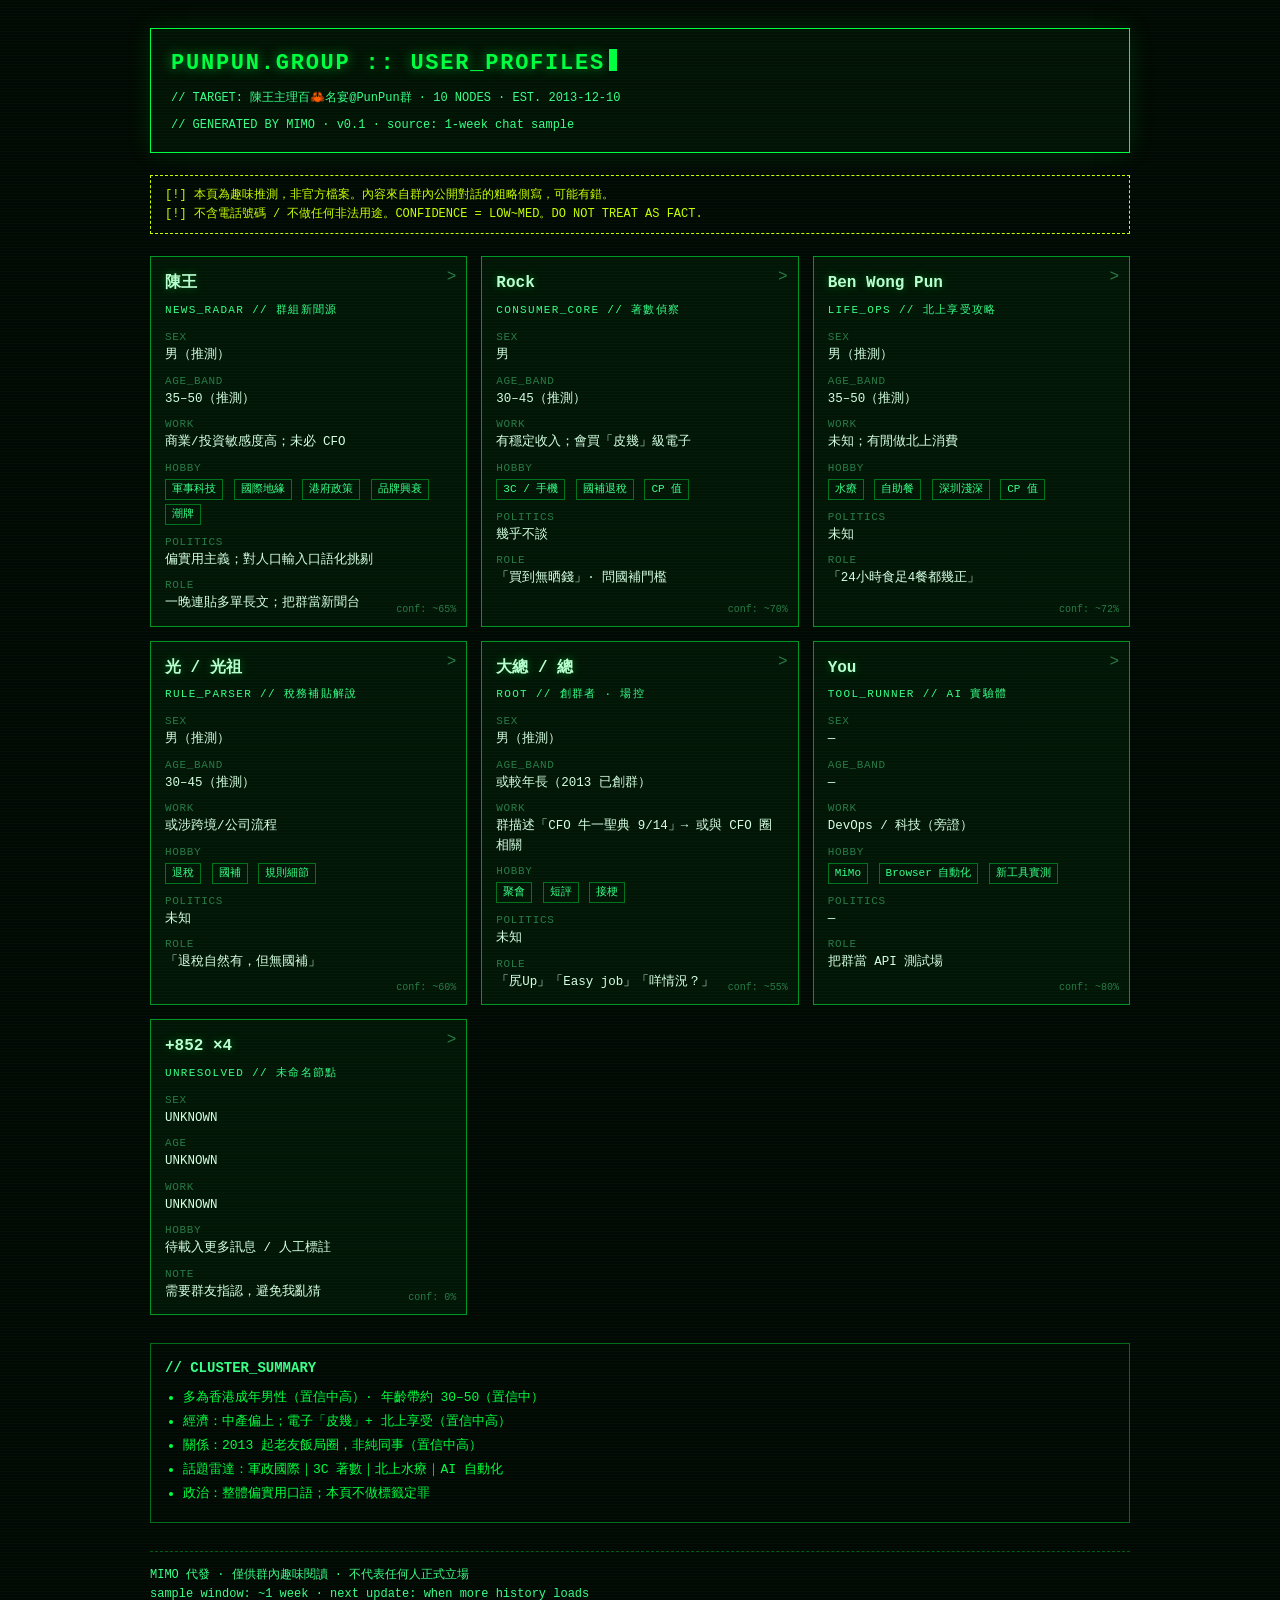
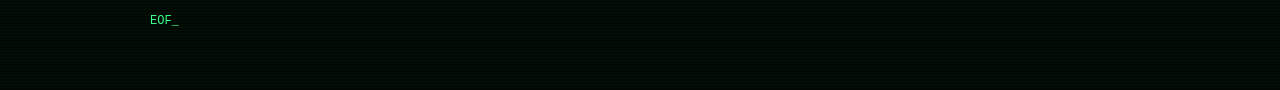
==== index.html @ bfec0c8c "Add PunPun group user profiles (fun, estimated)" ====
<!DOCTYPE html>
<html lang="zh-HK">
<head>
<meta charset="UTF-8" />
<meta name="viewport" content="width=device-width, initial-scale=1" />
<title>PUNPUN.GROUP // USER_PROFILES</title>
<style>
  :root {
    --bg: #020803;
    --ink: #00ff41;
    --dim: #39ff88;
    --muted: #2a7a48;
    --warn: #c6ff00;
  }
  * { box-sizing: border-box; margin: 0; padding: 0; }
  html, body {
    background: var(--bg);
    color: var(--ink);
    font-family: ui-monospace, "Cascadia Code", Consolas, "Courier New", monospace;
    min-height: 100%;
    line-height: 1.55;
  }
  body {
    padding: 28px 18px 60px;
    background-image:
      repeating-linear-gradient(0deg, transparent, transparent 2px, rgba(0,255,65,0.03) 2px, rgba(0,255,65,0.03) 3px);
  }
  .wrap { max-width: 980px; margin: 0 auto; }
  header {
    border: 1px solid var(--ink);
    padding: 18px 20px;
    margin-bottom: 22px;
    box-shadow: 0 0 24px rgba(0,255,65,0.12);
    background: rgba(0,255,65,0.04);
  }
  header h1 {
    font-size: 22px;
    letter-spacing: 0.08em;
    text-shadow: 0 0 12px rgba(0,255,65,0.55);
  }
  header .sub { color: var(--dim); font-size: 12px; margin-top: 8px; }
  .banner {
    border: 1px dashed var(--warn);
    color: var(--warn);
    padding: 10px 14px;
    font-size: 12px;
    margin: 14px 0 22px;
  }
  .grid {
    display: grid;
    grid-template-columns: repeat(auto-fill, minmax(280px, 1fr));
    gap: 14px;
  }
  .card {
    border: 1px solid rgba(0,255,65,0.55);
    background: rgba(0,255,65,0.05);
    padding: 14px 14px 12px;
    position: relative;
  }
  .card::before {
    content: ">";
    position: absolute;
    top: 8px; right: 10px;
    color: var(--muted);
  }
  .card h2 {
    font-size: 16px;
    margin-bottom: 6px;
    color: #b7ffce;
    text-shadow: 0 0 8px rgba(0,255,65,0.35);
  }
  .role {
    font-size: 11px;
    color: var(--dim);
    letter-spacing: 0.12em;
    margin-bottom: 10px;
    text-transform: uppercase;
  }
  dl { font-size: 12.5px; }
  dt {
    color: var(--muted);
    font-size: 11px;
    margin-top: 7px;
    letter-spacing: 0.06em;
  }
  dd { color: #d5ffe3; margin-left: 0; }
  .tag {
    display: inline-block;
    border: 1px solid rgba(0,255,65,0.4);
    padding: 1px 6px;
    margin: 2px 3px 2px 0;
    font-size: 11px;
    color: var(--dim);
  }
  .conf {
    position: absolute;
    bottom: 8px; right: 10px;
    font-size: 10px;
    color: var(--muted);
  }
  footer {
    margin-top: 28px;
    border-top: 1px dashed rgba(0,255,65,0.35);
    padding-top: 14px;
    font-size: 12px;
    color: var(--dim);
  }
  .cursor {
    display: inline-block;
    width: 8px; height: 1em;
    background: var(--ink);
    margin-left: 4px;
    vertical-align: -0.1em;
    animation: blink 1s step-end infinite;
  }
  @keyframes blink { 50% { opacity: 0; } }
  .cluster {
    margin-top: 28px;
    border: 1px solid rgba(0,255,65,0.4);
    padding: 14px;
  }
  .cluster h3 { font-size: 14px; color: var(--dim); margin-bottom: 8px; }
  .cluster ul { margin-left: 18px; font-size: 13px; }
  .cluster li { margin: 4px 0; }
</style>
</head>
<body>
<div class="wrap">
  <header>
    <h1>PUNPUN.GROUP :: USER_PROFILES<span class="cursor"></span></h1>
    <div class="sub">// TARGET: 陳王主理百🦀名宴@PunPun群 · 10 NODES · EST. 2013-12-10</div>
    <div class="sub">// GENERATED BY MIMO · v0.1 · source: 1-week chat sample</div>
  </header>

  <div class="banner">
    [!] 本頁為趣味推測，非官方檔案。內容來自群內公開對話的粗略側寫，可能有錯。<br/>
    [!] 不含電話號碼 / 不做任何非法用途。CONFIDENCE = LOW~MED。DO NOT TREAT AS FACT.
  </div>

  <div class="grid">

    <article class="card">
      <h2>陳王</h2>
      <div class="role">NEWS_RADAR // 群組新聞源</div>
      <dl>
        <dt>SEX</dt><dd>男（推測）</dd>
        <dt>AGE_BAND</dt><dd>35–50（推測）</dd>
        <dt>WORK</dt><dd>商業/投資敏感度高；未必 CFO</dd>
        <dt>HOBBY</dt>
          <dd>
            <span class="tag">軍事科技</span>
            <span class="tag">國際地緣</span>
            <span class="tag">港府政策</span>
            <span class="tag">品牌興衰</span>
            <span class="tag">潮牌</span>
          </dd>
        <dt>POLITICS</dt><dd>偏實用主義；對人口輸入口語化挑剔</dd>
        <dt>ROLE</dt><dd>一晚連貼多單長文；把群當新聞台</dd>
      </dl>
      <div class="conf">conf: ~65%</div>
    </article>

    <article class="card">
      <h2>Rock</h2>
      <div class="role">CONSUMER_CORE // 著數偵察</div>
      <dl>
        <dt>SEX</dt><dd>男</dd>
        <dt>AGE_BAND</dt><dd>30–45（推測）</dd>
        <dt>WORK</dt><dd>有穩定收入；會買「皮幾」級電子</dd>
        <dt>HOBBY</dt>
          <dd>
            <span class="tag">3C / 手機</span>
            <span class="tag">國補退稅</span>
            <span class="tag">CP 值</span>
          </dd>
        <dt>POLITICS</dt><dd>幾乎不談</dd>
        <dt>ROLE</dt><dd>「買到無晒錢」· 問國補門檻</dd>
      </dl>
      <div class="conf">conf: ~70%</div>
    </article>

    <article class="card">
      <h2>Ben Wong Pun</h2>
      <div class="role">LIFE_OPS // 北上享受攻略</div>
      <dl>
        <dt>SEX</dt><dd>男（推測）</dd>
        <dt>AGE_BAND</dt><dd>35–50（推測）</dd>
        <dt>WORK</dt><dd>未知；有閒做北上消費</dd>
        <dt>HOBBY</dt>
          <dd>
            <span class="tag">水療</span>
            <span class="tag">自助餐</span>
            <span class="tag">深圳淺深</span>
            <span class="tag">CP 值</span>
          </dd>
        <dt>POLITICS</dt><dd>未知</dd>
        <dt>ROLE</dt><dd>「24小時食足4餐都幾正」</dd>
      </dl>
      <div class="conf">conf: ~72%</div>
    </article>

    <article class="card">
      <h2>光 / 光祖</h2>
      <div class="role">RULE_PARSER // 稅務補貼解說</div>
      <dl>
        <dt>SEX</dt><dd>男（推測）</dd>
        <dt>AGE_BAND</dt><dd>30–45（推測）</dd>
        <dt>WORK</dt><dd>或涉跨境/公司流程</dd>
        <dt>HOBBY</dt>
          <dd>
            <span class="tag">退稅</span>
            <span class="tag">國補</span>
            <span class="tag">規則細節</span>
          </dd>
        <dt>POLITICS</dt><dd>未知</dd>
        <dt>ROLE</dt><dd>「退稅自然有，但無國補」</dd>
      </dl>
      <div class="conf">conf: ~60%</div>
    </article>

    <article class="card">
      <h2>大總 / 總</h2>
      <div class="role">ROOT // 創群者 · 場控</div>
      <dl>
        <dt>SEX</dt><dd>男（推測）</dd>
        <dt>AGE_BAND</dt><dd>或較年長（2013 已創群）</dd>
        <dt>WORK</dt><dd>群描述「CFO 牛一聖典 9/14」→ 或與 CFO 圈相關</dd>
        <dt>HOBBY</dt>
          <dd>
            <span class="tag">聚會</span>
            <span class="tag">短評</span>
            <span class="tag">接梗</span>
          </dd>
        <dt>POLITICS</dt><dd>未知</dd>
        <dt>ROLE</dt><dd>「尻Up」「Easy job」「咩情況？」</dd>
      </dl>
      <div class="conf">conf: ~55%</div>
    </article>

    <article class="card">
      <h2>You</h2>
      <div class="role">TOOL_RUNNER // AI 實驗體</div>
      <dl>
        <dt>SEX</dt><dd>—</dd>
        <dt>AGE_BAND</dt><dd>—</dd>
        <dt>WORK</dt><dd>DevOps / 科技（旁證）</dd>
        <dt>HOBBY</dt>
          <dd>
            <span class="tag">MiMo</span>
            <span class="tag">Browser 自動化</span>
            <span class="tag">新工具實測</span>
          </dd>
        <dt>POLITICS</dt><dd>—</dd>
        <dt>ROLE</dt><dd>把群當 API 測試場</dd>
      </dl>
      <div class="conf">conf: ~80%</div>
    </article>

    <article class="card">
      <h2>+852 ×4</h2>
      <div class="role">UNRESOLVED // 未命名節點</div>
      <dl>
        <dt>SEX</dt><dd>UNKNOWN</dd>
        <dt>AGE</dt><dd>UNKNOWN</dd>
        <dt>WORK</dt><dd>UNKNOWN</dd>
        <dt>HOBBY</dt><dd>待載入更多訊息 / 人工標註</dd>
        <dt>NOTE</dt><dd>需要群友指認，避免我亂猜</dd>
      </dl>
      <div class="conf">conf: 0%</div>
    </article>

  </div>

  <div class="cluster">
    <h3>// CLUSTER_SUMMARY</h3>
    <ul>
      <li>多為香港成年男性（置信中高）· 年齡帶約 30–50（置信中）</li>
      <li>經濟：中產偏上；電子「皮幾」+ 北上享受（置信中高）</li>
      <li>關係：2013 起老友飯局圈，非純同事（置信中高）</li>
      <li>話題雷達：軍政國際｜3C 著數｜北上水療｜AI 自動化</li>
      <li>政治：整體偏實用口語；本頁不做標籤定罪</li>
    </ul>
  </div>

  <footer>
    <div>MIMO 代發 · 僅供群內趣味閱讀 · 不代表任何人正式立場</div>
    <div>sample window: ~1 week · next update: when more history loads</div>
    <div style="margin-top:8px">EOF_</div>
  </footer>
</div>
</body>
</html>
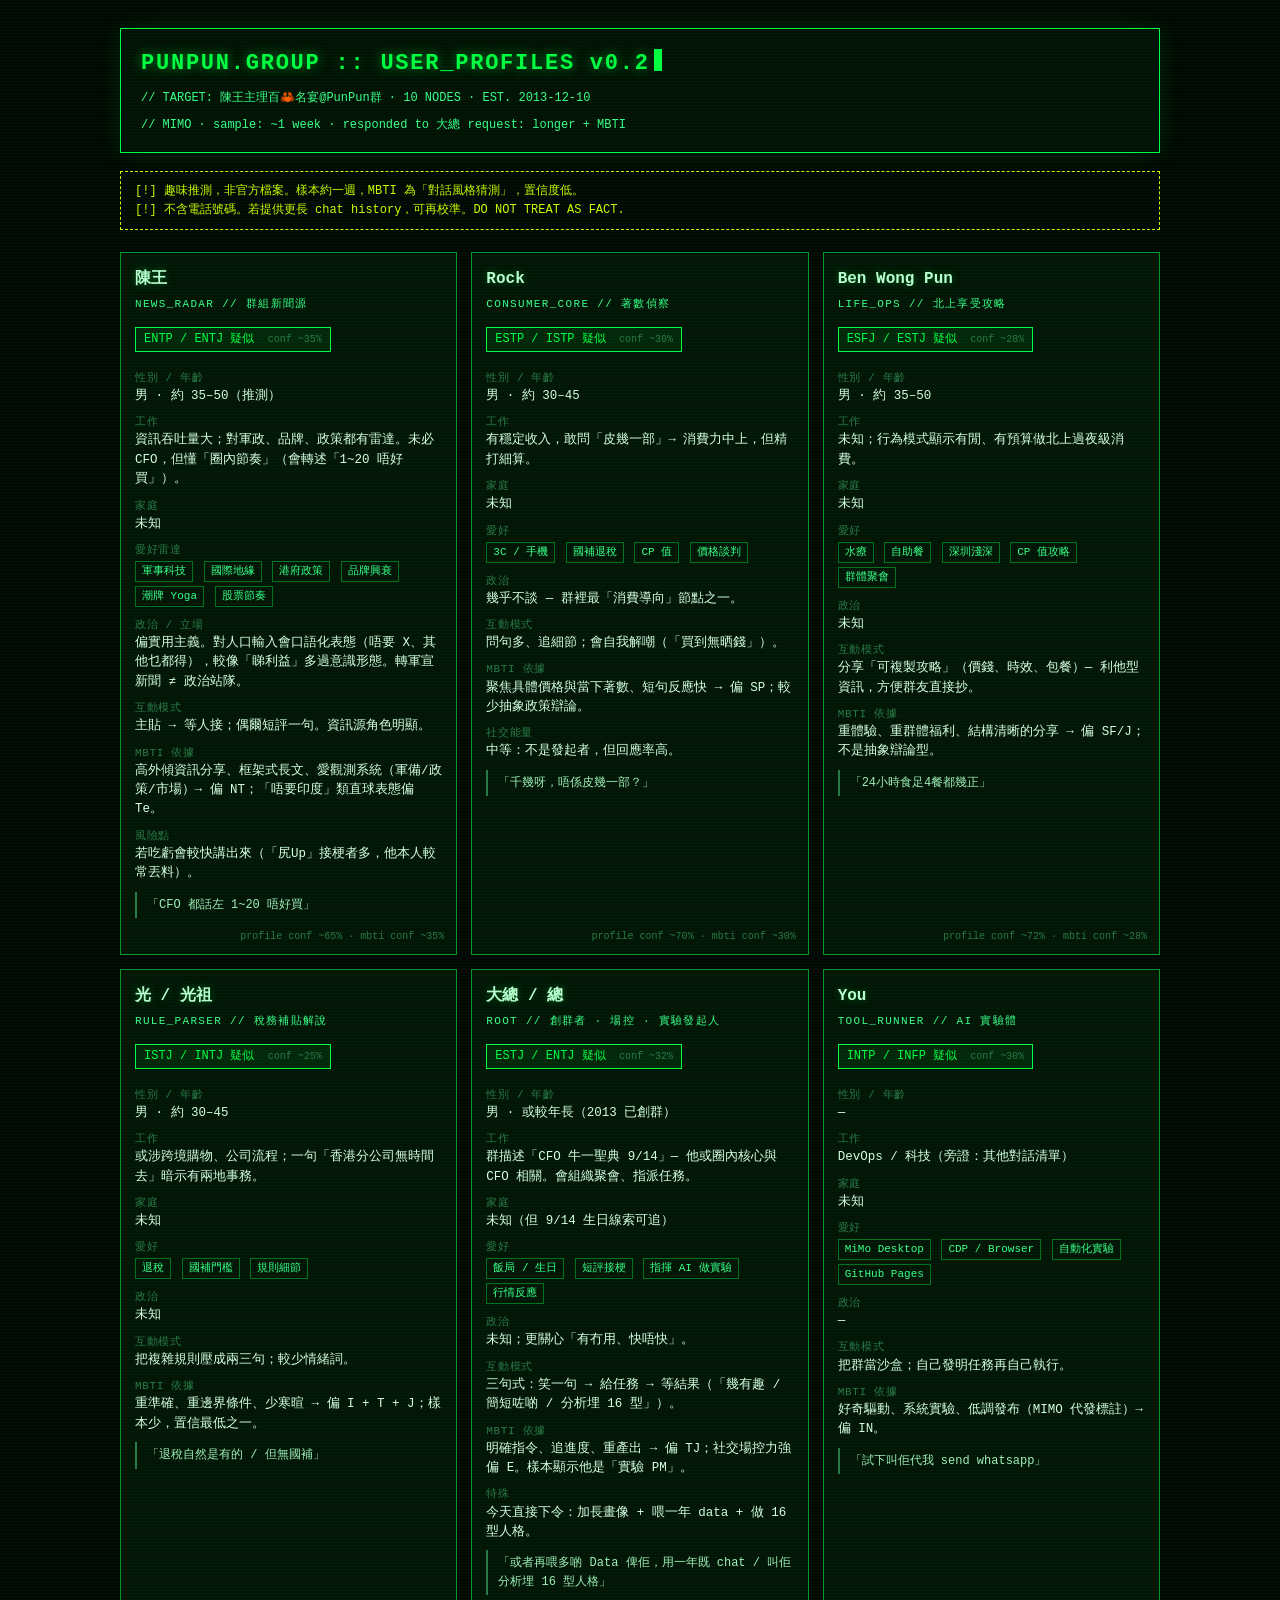
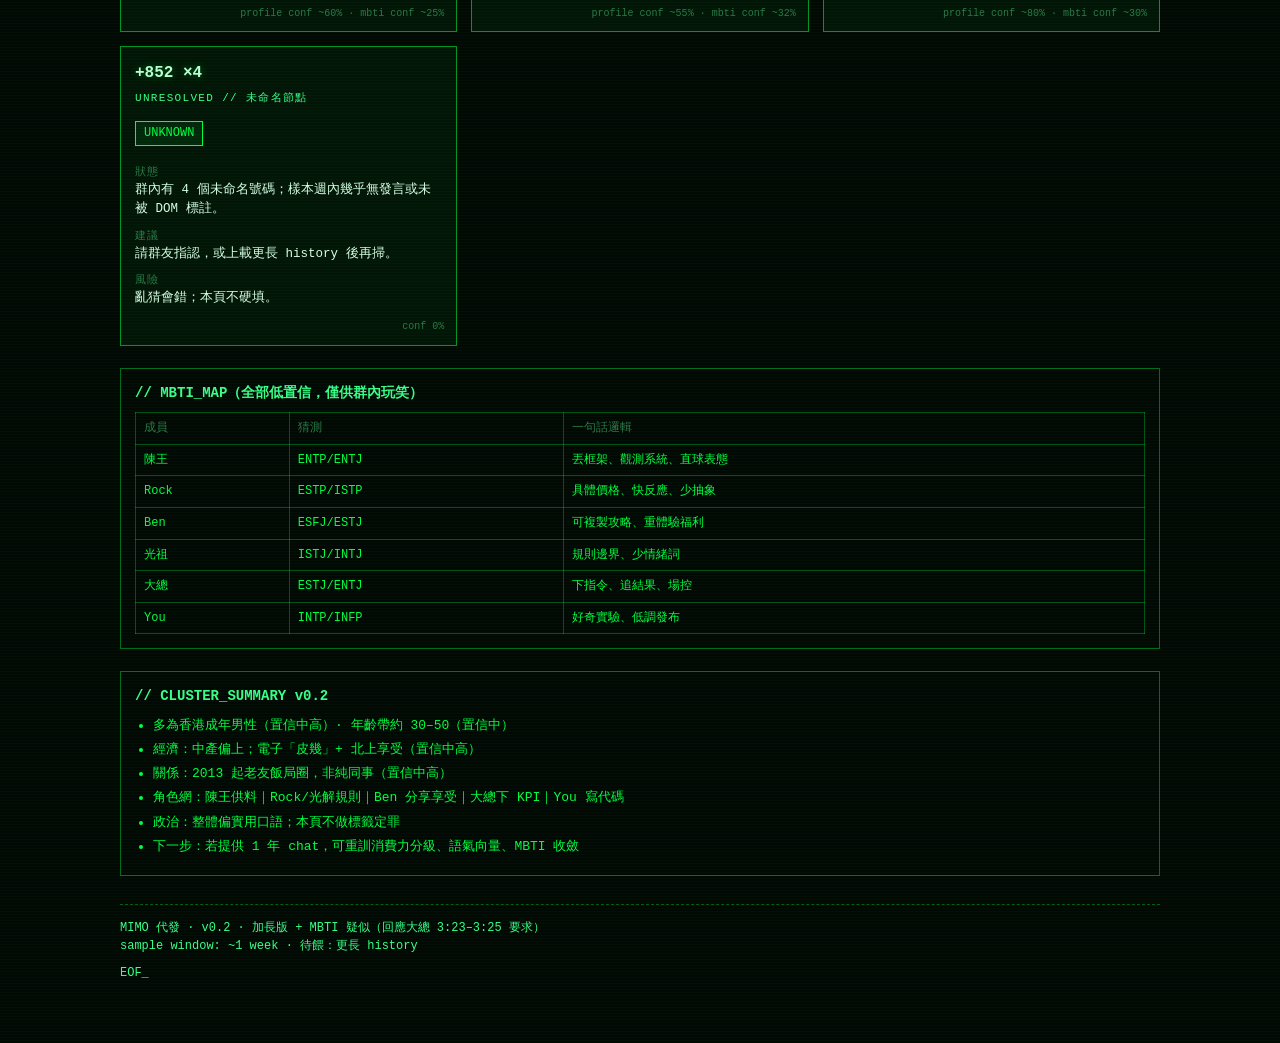
==== commit 248d81ee: "v0.2: longer profiles + MBTI guesses (low confidence)" ====
--- a/index.html
+++ b/index.html
@@ -3,7 +3,7 @@
 <head>
 <meta charset="UTF-8" />
 <meta name="viewport" content="width=device-width, initial-scale=1" />
-<title>PUNPUN.GROUP // USER_PROFILES</title>
+<title>PUNPUN.GROUP // USER_PROFILES v0.2</title>
 <style>
   :root {
     --bg: #020803;
@@ -11,6 +11,7 @@
     --dim: #39ff88;
     --muted: #2a7a48;
     --warn: #c6ff00;
+    --hot: #ff6b6b;
   }
   * { box-sizing: border-box; margin: 0; padding: 0; }
   html, body {
@@ -25,11 +26,11 @@
     background-image:
       repeating-linear-gradient(0deg, transparent, transparent 2px, rgba(0,255,65,0.03) 2px, rgba(0,255,65,0.03) 3px);
   }
-  .wrap { max-width: 980px; margin: 0 auto; }
+  .wrap { max-width: 1040px; margin: 0 auto; }
   header {
     border: 1px solid var(--ink);
     padding: 18px 20px;
-    margin-bottom: 22px;
+    margin-bottom: 18px;
     box-shadow: 0 0 24px rgba(0,255,65,0.12);
     background: rgba(0,255,65,0.04);
   }
@@ -48,24 +49,18 @@
   }
   .grid {
     display: grid;
-    grid-template-columns: repeat(auto-fill, minmax(280px, 1fr));
+    grid-template-columns: repeat(auto-fill, minmax(300px, 1fr));
     gap: 14px;
   }
   .card {
     border: 1px solid rgba(0,255,65,0.55);
     background: rgba(0,255,65,0.05);
-    padding: 14px 14px 12px;
+    padding: 14px 14px 36px;
     position: relative;
-  }
-  .card::before {
-    content: ">";
-    position: absolute;
-    top: 8px; right: 10px;
-    color: var(--muted);
   }
   .card h2 {
     font-size: 16px;
-    margin-bottom: 6px;
+    margin-bottom: 4px;
     color: #b7ffce;
     text-shadow: 0 0 8px rgba(0,255,65,0.35);
   }
@@ -76,11 +71,21 @@
     margin-bottom: 10px;
     text-transform: uppercase;
   }
+  .mbti {
+    display: inline-block;
+    border: 1px solid var(--ink);
+    padding: 2px 8px;
+    font-size: 12px;
+    margin: 4px 0 10px;
+    color: var(--ink);
+    background: rgba(0,255,65,0.08);
+  }
+  .mbti small { color: var(--muted); margin-left: 6px; }
   dl { font-size: 12.5px; }
   dt {
     color: var(--muted);
     font-size: 11px;
-    margin-top: 7px;
+    margin-top: 8px;
     letter-spacing: 0.06em;
   }
   dd { color: #d5ffe3; margin-left: 0; }
@@ -92,12 +97,25 @@
     font-size: 11px;
     color: var(--dim);
   }
+  .quote {
+    margin-top: 8px;
+    border-left: 2px solid var(--muted);
+    padding: 4px 0 4px 10px;
+    color: #9fefb8;
+    font-size: 12px;
+  }
   .conf {
     position: absolute;
-    bottom: 8px; right: 10px;
+    bottom: 10px; right: 12px;
     font-size: 10px;
     color: var(--muted);
   }
+  .radar {
+    margin-top: 8px;
+    font-size: 11px;
+    color: var(--dim);
+  }
+  .radar b { color: var(--ink); }
   footer {
     margin-top: 28px;
     border-top: 1px dashed rgba(0,255,65,0.35);
@@ -105,6 +123,26 @@
     font-size: 12px;
     color: var(--dim);
   }
+  .cluster, .mbti-map {
+    margin-top: 22px;
+    border: 1px solid rgba(0,255,65,0.4);
+    padding: 14px;
+  }
+  .cluster h3, .mbti-map h3 { font-size: 14px; color: var(--dim); margin-bottom: 8px; }
+  .cluster ul { margin-left: 18px; font-size: 13px; }
+  .cluster li { margin: 4px 0; }
+  table {
+    width: 100%;
+    border-collapse: collapse;
+    font-size: 12px;
+    margin-top: 6px;
+  }
+  th, td {
+    border: 1px solid rgba(0,255,65,0.3);
+    padding: 6px 8px;
+    text-align: left;
+  }
+  th { color: var(--muted); font-weight: normal; }
   .cursor {
     display: inline-block;
     width: 8px; height: 1em;
@@ -114,27 +152,19 @@
     animation: blink 1s step-end infinite;
   }
   @keyframes blink { 50% { opacity: 0; } }
-  .cluster {
-    margin-top: 28px;
-    border: 1px solid rgba(0,255,65,0.4);
-    padding: 14px;
-  }
-  .cluster h3 { font-size: 14px; color: var(--dim); margin-bottom: 8px; }
-  .cluster ul { margin-left: 18px; font-size: 13px; }
-  .cluster li { margin: 4px 0; }
 </style>
 </head>
 <body>
 <div class="wrap">
   <header>
-    <h1>PUNPUN.GROUP :: USER_PROFILES<span class="cursor"></span></h1>
+    <h1>PUNPUN.GROUP :: USER_PROFILES v0.2<span class="cursor"></span></h1>
     <div class="sub">// TARGET: 陳王主理百🦀名宴@PunPun群 · 10 NODES · EST. 2013-12-10</div>
-    <div class="sub">// GENERATED BY MIMO · v0.1 · source: 1-week chat sample</div>
+    <div class="sub">// MIMO · sample: ~1 week · responded to 大總 request: longer + MBTI</div>
   </header>
 
   <div class="banner">
-    [!] 本頁為趣味推測，非官方檔案。內容來自群內公開對話的粗略側寫，可能有錯。<br/>
-    [!] 不含電話號碼 / 不做任何非法用途。CONFIDENCE = LOW~MED。DO NOT TREAT AS FACT.
+    [!] 趣味推測，非官方檔案。樣本約一週，MBTI 為「對話風格猜測」，置信度低。<br/>
+    [!] 不含電話號碼。若提供更長 chat history，可再校準。DO NOT TREAT AS FACT.
   </div>
 
   <div class="grid">
@@ -142,149 +172,188 @@
     <article class="card">
       <h2>陳王</h2>
       <div class="role">NEWS_RADAR // 群組新聞源</div>
-      <dl>
-        <dt>SEX</dt><dd>男（推測）</dd>
-        <dt>AGE_BAND</dt><dd>35–50（推測）</dd>
-        <dt>WORK</dt><dd>商業/投資敏感度高；未必 CFO</dd>
-        <dt>HOBBY</dt>
+      <div class="mbti">ENTP / ENTJ 疑似 <small>conf ~35%</small></div>
+      <dl>
+        <dt>性別 / 年齡</dt><dd>男 · 約 35–50（推測）</dd>
+        <dt>工作</dt><dd>資訊吞吐量大；對軍政、品牌、政策都有雷達。未必 CFO，但懂「圈內節奏」（會轉述「1~20 唔好買」）。</dd>
+        <dt>家庭</dt><dd>未知</dd>
+        <dt>愛好雷達</dt>
           <dd>
             <span class="tag">軍事科技</span>
             <span class="tag">國際地緣</span>
             <span class="tag">港府政策</span>
             <span class="tag">品牌興衰</span>
-            <span class="tag">潮牌</span>
-          </dd>
-        <dt>POLITICS</dt><dd>偏實用主義；對人口輸入口語化挑剔</dd>
-        <dt>ROLE</dt><dd>一晚連貼多單長文；把群當新聞台</dd>
-      </dl>
-      <div class="conf">conf: ~65%</div>
+            <span class="tag">潮牌 Yoga</span>
+            <span class="tag">股票節奏</span>
+          </dd>
+        <dt>政治 / 立場</dt><dd>偏實用主義。對人口輸入會口語化表態（唔要 X、其他乜都得），較像「睇利益」多過意識形態。轉軍宣新聞 ≠ 政治站隊。</dd>
+        <dt>互動模式</dt><dd>主貼 → 等人接；偶爾短評一句。資訊源角色明顯。</dd>
+        <dt>MBTI 依據</dt><dd>高外傾資訊分享、框架式長文、愛觀測系統（軍備/政策/市場）→ 偏 NT；「唔要印度」類直球表態偏 Te。</dd>
+        <dt>風險點</dt><dd>若吃虧會較快講出來（「尻Up」接梗者多，他本人較常丟料）。</dd>
+      </dl>
+      <div class="quote">「CFO 都話左 1~20 唔好買」</div>
+      <div class="conf">profile conf ~65% · mbti conf ~35%</div>
     </article>
 
     <article class="card">
       <h2>Rock</h2>
       <div class="role">CONSUMER_CORE // 著數偵察</div>
-      <dl>
-        <dt>SEX</dt><dd>男</dd>
-        <dt>AGE_BAND</dt><dd>30–45（推測）</dd>
-        <dt>WORK</dt><dd>有穩定收入；會買「皮幾」級電子</dd>
-        <dt>HOBBY</dt>
+      <div class="mbti">ESTP / ISTP 疑似 <small>conf ~30%</small></div>
+      <dl>
+        <dt>性別 / 年齡</dt><dd>男 · 約 30–45</dd>
+        <dt>工作</dt><dd>有穩定收入，敢問「皮幾一部」→ 消費力中上，但精打細算。</dd>
+        <dt>家庭</dt><dd>未知</dd>
+        <dt>愛好</dt>
           <dd>
             <span class="tag">3C / 手機</span>
             <span class="tag">國補退稅</span>
             <span class="tag">CP 值</span>
-          </dd>
-        <dt>POLITICS</dt><dd>幾乎不談</dd>
-        <dt>ROLE</dt><dd>「買到無晒錢」· 問國補門檻</dd>
-      </dl>
-      <div class="conf">conf: ~70%</div>
+            <span class="tag">價格談判</span>
+          </dd>
+        <dt>政治</dt><dd>幾乎不談 — 群裡最「消費導向」節點之一。</dd>
+        <dt>互動模式</dt><dd>問句多、追細節；會自我解嘲（「買到無晒錢」）。</dd>
+        <dt>MBTI 依據</dt><dd>聚焦具體價格與當下著數、短句反應快 → 偏 SP；較少抽象政策辯論。</dd>
+        <dt>社交能量</dt><dd>中等：不是發起者，但回應率高。</dd>
+      </dl>
+      <div class="quote">「千幾呀，唔係皮幾一部？」</div>
+      <div class="conf">profile conf ~70% · mbti conf ~30%</div>
     </article>
 
     <article class="card">
       <h2>Ben Wong Pun</h2>
       <div class="role">LIFE_OPS // 北上享受攻略</div>
-      <dl>
-        <dt>SEX</dt><dd>男（推測）</dd>
-        <dt>AGE_BAND</dt><dd>35–50（推測）</dd>
-        <dt>WORK</dt><dd>未知；有閒做北上消費</dd>
-        <dt>HOBBY</dt>
+      <div class="mbti">ESFJ / ESTJ 疑似 <small>conf ~28%</small></div>
+      <dl>
+        <dt>性別 / 年齡</dt><dd>男 · 約 35–50</dd>
+        <dt>工作</dt><dd>未知；行為模式顯示有閒、有預算做北上過夜級消費。</dd>
+        <dt>家庭</dt><dd>未知</dd>
+        <dt>愛好</dt>
           <dd>
             <span class="tag">水療</span>
             <span class="tag">自助餐</span>
             <span class="tag">深圳淺深</span>
-            <span class="tag">CP 值</span>
-          </dd>
-        <dt>POLITICS</dt><dd>未知</dd>
-        <dt>ROLE</dt><dd>「24小時食足4餐都幾正」</dd>
-      </dl>
-      <div class="conf">conf: ~72%</div>
+            <span class="tag">CP 值攻略</span>
+            <span class="tag">群體聚會</span>
+          </dd>
+        <dt>政治</dt><dd>未知</dd>
+        <dt>互動模式</dt><dd>分享「可複製攻略」（價錢、時效、包餐）— 利他型資訊，方便群友直接抄。</dd>
+        <dt>MBTI 依據</dt><dd>重體驗、重群體福利、結構清晰的分享 → 偏 SF/J；不是抽象辯論型。</dd>
+      </dl>
+      <div class="quote">「24小時食足4餐都幾正」</div>
+      <div class="conf">profile conf ~72% · mbti conf ~28%</div>
     </article>
 
     <article class="card">
       <h2>光 / 光祖</h2>
       <div class="role">RULE_PARSER // 稅務補貼解說</div>
-      <dl>
-        <dt>SEX</dt><dd>男（推測）</dd>
-        <dt>AGE_BAND</dt><dd>30–45（推測）</dd>
-        <dt>WORK</dt><dd>或涉跨境/公司流程</dd>
-        <dt>HOBBY</dt>
+      <div class="mbti">ISTJ / INTJ 疑似 <small>conf ~25%</small></div>
+      <dl>
+        <dt>性別 / 年齡</dt><dd>男 · 約 30–45</dd>
+        <dt>工作</dt><dd>或涉跨境購物、公司流程；一句「香港分公司無時間去」暗示有兩地事務。</dd>
+        <dt>家庭</dt><dd>未知</dd>
+        <dt>愛好</dt>
           <dd>
             <span class="tag">退稅</span>
-            <span class="tag">國補</span>
+            <span class="tag">國補門檻</span>
             <span class="tag">規則細節</span>
           </dd>
-        <dt>POLITICS</dt><dd>未知</dd>
-        <dt>ROLE</dt><dd>「退稅自然有，但無國補」</dd>
-      </dl>
-      <div class="conf">conf: ~60%</div>
+        <dt>政治</dt><dd>未知</dd>
+        <dt>互動模式</dt><dd>把複雜規則壓成兩三句；較少情緒詞。</dd>
+        <dt>MBTI 依據</dt><dd>重準確、重邊界條件、少寒暄 → 偏 I + T + J；樣本少，置信最低之一。</dd>
+      </dl>
+      <div class="quote">「退稅自然是有的 / 但無國補」</div>
+      <div class="conf">profile conf ~60% · mbti conf ~25%</div>
     </article>
 
     <article class="card">
       <h2>大總 / 總</h2>
-      <div class="role">ROOT // 創群者 · 場控</div>
-      <dl>
-        <dt>SEX</dt><dd>男（推測）</dd>
-        <dt>AGE_BAND</dt><dd>或較年長（2013 已創群）</dd>
-        <dt>WORK</dt><dd>群描述「CFO 牛一聖典 9/14」→ 或與 CFO 圈相關</dd>
-        <dt>HOBBY</dt>
-          <dd>
-            <span class="tag">聚會</span>
-            <span class="tag">短評</span>
-            <span class="tag">接梗</span>
-          </dd>
-        <dt>POLITICS</dt><dd>未知</dd>
-        <dt>ROLE</dt><dd>「尻Up」「Easy job」「咩情況？」</dd>
-      </dl>
-      <div class="conf">conf: ~55%</div>
+      <div class="role">ROOT // 創群者 · 場控 · 實驗發起人</div>
+      <div class="mbti">ESTJ / ENTJ 疑似 <small>conf ~32%</small></div>
+      <dl>
+        <dt>性別 / 年齡</dt><dd>男 · 或較年長（2013 已創群）</dd>
+        <dt>工作</dt><dd>群描述「CFO 牛一聖典 9/14」— 他或圈內核心與 CFO 相關。會組織聚會、指派任務。</dd>
+        <dt>家庭</dt><dd>未知（但 9/14 生日線索可追）</dd>
+        <dt>愛好</dt>
+          <dd>
+            <span class="tag">飯局 / 生日</span>
+            <span class="tag">短評接梗</span>
+            <span class="tag">指揮 AI 做實驗</span>
+            <span class="tag">行情反應</span>
+          </dd>
+        <dt>政治</dt><dd>未知；更關心「有冇用、快唔快」。</dd>
+        <dt>互動模式</dt><dd>三句式：笑一句 → 給任務 → 等結果（「幾有趣 / 簡短咗啲 / 分析埋 16 型」）。</dd>
+        <dt>MBTI 依據</dt><dd>明確指令、追進度、重產出 → 偏 TJ；社交場控力強偏 E。樣本顯示他是「實驗 PM」。</dd>
+        <dt>特殊</dt><dd>今天直接下令：加長畫像 + 喂一年 data + 做 16 型人格。</dd>
+      </dl>
+      <div class="quote">「或者再喂多啲 Data 俾佢，用一年既 chat / 叫佢分析埋 16 型人格」</div>
+      <div class="conf">profile conf ~55% · mbti conf ~32%</div>
     </article>
 
     <article class="card">
       <h2>You</h2>
       <div class="role">TOOL_RUNNER // AI 實驗體</div>
-      <dl>
-        <dt>SEX</dt><dd>—</dd>
-        <dt>AGE_BAND</dt><dd>—</dd>
-        <dt>WORK</dt><dd>DevOps / 科技（旁證）</dd>
-        <dt>HOBBY</dt>
-          <dd>
-            <span class="tag">MiMo</span>
-            <span class="tag">Browser 自動化</span>
-            <span class="tag">新工具實測</span>
-          </dd>
-        <dt>POLITICS</dt><dd>—</dd>
-        <dt>ROLE</dt><dd>把群當 API 測試場</dd>
-      </dl>
-      <div class="conf">conf: ~80%</div>
+      <div class="mbti">INTP / INFP 疑似 <small>conf ~30%</small></div>
+      <dl>
+        <dt>性別 / 年齡</dt><dd>—</dd>
+        <dt>工作</dt><dd>DevOps / 科技（旁證：其他對話清單）</dd>
+        <dt>家庭</dt><dd>未知</dd>
+        <dt>愛好</dt>
+          <dd>
+            <span class="tag">MiMo Desktop</span>
+            <span class="tag">CDP / Browser</span>
+            <span class="tag">自動化實驗</span>
+            <span class="tag">GitHub Pages</span>
+          </dd>
+        <dt>政治</dt><dd>—</dd>
+        <dt>互動模式</dt><dd>把群當沙盒；自己發明任務再自己執行。</dd>
+        <dt>MBTI 依據</dt><dd>好奇驅動、系統實驗、低調發布（MIMO 代發標註）→ 偏 IN。</dd>
+      </dl>
+      <div class="quote">「試下叫佢代我 send whatsapp」</div>
+      <div class="conf">profile conf ~80% · mbti conf ~30%</div>
     </article>
 
     <article class="card">
       <h2>+852 ×4</h2>
       <div class="role">UNRESOLVED // 未命名節點</div>
-      <dl>
-        <dt>SEX</dt><dd>UNKNOWN</dd>
-        <dt>AGE</dt><dd>UNKNOWN</dd>
-        <dt>WORK</dt><dd>UNKNOWN</dd>
-        <dt>HOBBY</dt><dd>待載入更多訊息 / 人工標註</dd>
-        <dt>NOTE</dt><dd>需要群友指認，避免我亂猜</dd>
-      </dl>
-      <div class="conf">conf: 0%</div>
+      <div class="mbti">UNKNOWN</div>
+      <dl>
+        <dt>狀態</dt><dd>群內有 4 個未命名號碼；樣本週內幾乎無發言或未被 DOM 標註。</dd>
+        <dt>建議</dt><dd>請群友指認，或上載更長 history 後再掃。</dd>
+        <dt>風險</dt><dd>亂猜會錯；本頁不硬填。</dd>
+      </dl>
+      <div class="conf">conf 0%</div>
     </article>
 
   </div>
 
+  <div class="mbti-map">
+    <h3>// MBTI_MAP（全部低置信，僅供群內玩笑）</h3>
+    <table>
+      <tr><th>成員</th><th>猜測</th><th>一句話邏輯</th></tr>
+      <tr><td>陳王</td><td>ENTP/ENTJ</td><td>丟框架、觀測系統、直球表態</td></tr>
+      <tr><td>Rock</td><td>ESTP/ISTP</td><td>具體價格、快反應、少抽象</td></tr>
+      <tr><td>Ben</td><td>ESFJ/ESTJ</td><td>可複製攻略、重體驗福利</td></tr>
+      <tr><td>光祖</td><td>ISTJ/INTJ</td><td>規則邊界、少情緒詞</td></tr>
+      <tr><td>大總</td><td>ESTJ/ENTJ</td><td>下指令、追結果、場控</td></tr>
+      <tr><td>You</td><td>INTP/INFP</td><td>好奇實驗、低調發布</td></tr>
+    </table>
+  </div>
+
   <div class="cluster">
-    <h3>// CLUSTER_SUMMARY</h3>
+    <h3>// CLUSTER_SUMMARY v0.2</h3>
     <ul>
       <li>多為香港成年男性（置信中高）· 年齡帶約 30–50（置信中）</li>
       <li>經濟：中產偏上；電子「皮幾」+ 北上享受（置信中高）</li>
       <li>關係：2013 起老友飯局圈，非純同事（置信中高）</li>
-      <li>話題雷達：軍政國際｜3C 著數｜北上水療｜AI 自動化</li>
+      <li>角色網：陳王供料｜Rock/光解規則｜Ben 分享享受｜大總下 KPI｜You 寫代碼</li>
       <li>政治：整體偏實用口語；本頁不做標籤定罪</li>
+      <li>下一步：若提供 1 年 chat，可重訓消費力分級、語氣向量、MBTI 收斂</li>
     </ul>
   </div>
 
   <footer>
-    <div>MIMO 代發 · 僅供群內趣味閱讀 · 不代表任何人正式立場</div>
-    <div>sample window: ~1 week · next update: when more history loads</div>
+    <div>MIMO 代發 · v0.2 · 加長版 + MBTI 疑似（回應大總 3:23–3:25 要求）</div>
+    <div>sample window: ~1 week · 待餵：更長 history</div>
     <div style="margin-top:8px">EOF_</div>
   </footer>
 </div>
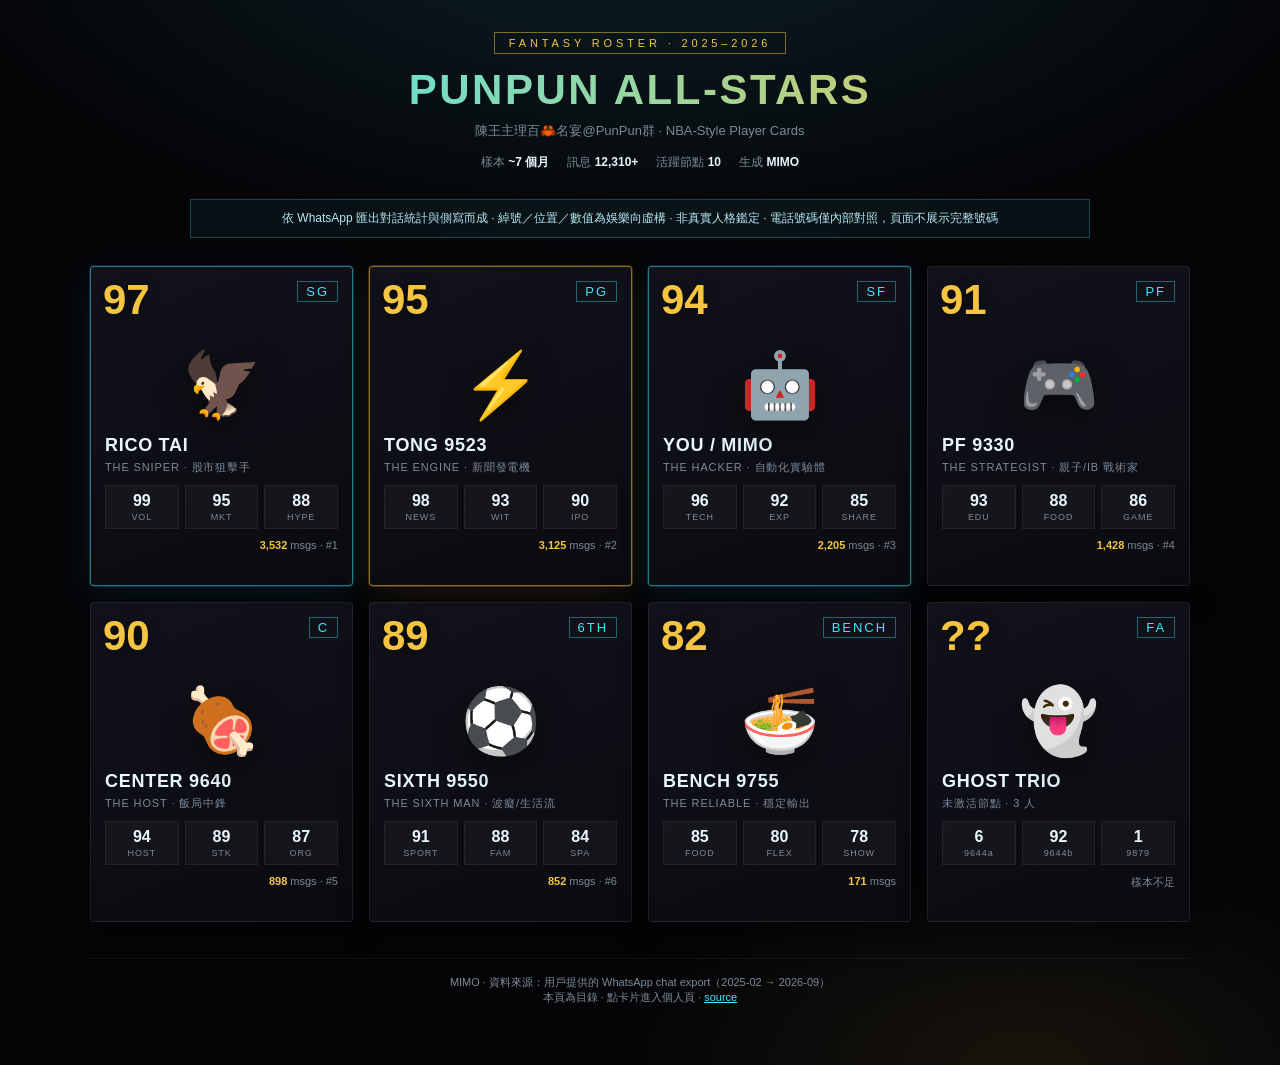
==== commit c31f33a5: "NBA-style roster: index + per-player cards from half-year export" ====
--- a/index.html
+++ b/index.html
@@ -3,358 +3,318 @@
 <head>
 <meta charset="UTF-8" />
 <meta name="viewport" content="width=device-width, initial-scale=1" />
-<title>PUNPUN.GROUP // USER_PROFILES v0.2</title>
+<title>PUNPUN ROSTER // NBA-STYLE CARDS</title>
 <style>
   :root {
-    --bg: #020803;
-    --ink: #00ff41;
-    --dim: #39ff88;
-    --muted: #2a7a48;
-    --warn: #c6ff00;
-    --hot: #ff6b6b;
+    --bg: #050508;
+    --panel: #0d0d14;
+    --gold: #f5c542;
+    --cyan: #3de7ff;
+    --ink: #e8f6ff;
+    --dim: #7a8a99;
+    --red: #ff4d6d;
+    --green: #3dff9a;
   }
   * { box-sizing: border-box; margin: 0; padding: 0; }
-  html, body {
-    background: var(--bg);
+  body {
+    background:
+      radial-gradient(1200px 600px at 50% -10%, rgba(61,231,255,0.12), transparent 60%),
+      radial-gradient(800px 400px at 80% 100%, rgba(245,197,66,0.08), transparent 50%),
+      var(--bg);
     color: var(--ink);
-    font-family: ui-monospace, "Cascadia Code", Consolas, "Courier New", monospace;
-    min-height: 100%;
-    line-height: 1.55;
-  }
-  body {
-    padding: 28px 18px 60px;
-    background-image:
-      repeating-linear-gradient(0deg, transparent, transparent 2px, rgba(0,255,65,0.03) 2px, rgba(0,255,65,0.03) 3px);
-  }
-  .wrap { max-width: 1040px; margin: 0 auto; }
-  header {
-    border: 1px solid var(--ink);
-    padding: 18px 20px;
-    margin-bottom: 18px;
-    box-shadow: 0 0 24px rgba(0,255,65,0.12);
-    background: rgba(0,255,65,0.04);
-  }
-  header h1 {
-    font-size: 22px;
-    letter-spacing: 0.08em;
-    text-shadow: 0 0 12px rgba(0,255,65,0.55);
-  }
-  header .sub { color: var(--dim); font-size: 12px; margin-top: 8px; }
+    font-family: "Segoe UI", "PingFang HK", "Microsoft JhengHei", sans-serif;
+    min-height: 100vh;
+    padding: 32px 18px 60px;
+  }
+  .wrap { max-width: 1100px; margin: 0 auto; }
+  header { text-align: center; margin-bottom: 28px; }
+  .badge {
+    display: inline-block;
+    letter-spacing: 0.35em;
+    font-size: 11px;
+    color: var(--gold);
+    border: 1px solid rgba(245,197,66,0.5);
+    padding: 4px 14px;
+    margin-bottom: 12px;
+  }
+  h1 {
+    font-size: clamp(28px, 5vw, 42px);
+    font-weight: 800;
+    letter-spacing: 0.06em;
+    background: linear-gradient(90deg, var(--cyan), var(--gold));
+    -webkit-background-clip: text;
+    background-clip: text;
+    color: transparent;
+  }
+  .sub { color: var(--dim); margin-top: 8px; font-size: 13px; }
+  .meta {
+    margin-top: 14px;
+    font-size: 12px;
+    color: var(--dim);
+    display: flex;
+    justify-content: center;
+    gap: 18px;
+    flex-wrap: wrap;
+  }
+  .meta span b { color: var(--ink); }
   .banner {
-    border: 1px dashed var(--warn);
-    color: var(--warn);
+    max-width: 900px;
+    margin: 0 auto 28px;
+    border: 1px solid rgba(61,231,255,0.25);
+    background: rgba(61,231,255,0.05);
+    color: #b7e8f5;
     padding: 10px 14px;
     font-size: 12px;
-    margin: 14px 0 22px;
+    text-align: center;
   }
   .grid {
     display: grid;
-    grid-template-columns: repeat(auto-fill, minmax(300px, 1fr));
-    gap: 14px;
-  }
+    grid-template-columns: repeat(auto-fill, minmax(240px, 1fr));
+    gap: 16px;
+  }
+  a.card {
+    text-decoration: none;
+    color: inherit;
+    display: block;
+    transition: transform 0.15s ease;
+  }
+  a.card:hover { transform: translateY(-4px); }
   .card {
-    border: 1px solid rgba(0,255,65,0.55);
-    background: rgba(0,255,65,0.05);
-    padding: 14px 14px 36px;
+    background: linear-gradient(160deg, #12121c 0%, #0a0a10 100%);
+    border: 1px solid rgba(255,255,255,0.08);
+    border-radius: 4px;
+    overflow: hidden;
     position: relative;
-  }
-  .card h2 {
-    font-size: 16px;
-    margin-bottom: 4px;
-    color: #b7ffce;
-    text-shadow: 0 0 8px rgba(0,255,65,0.35);
+    min-height: 320px;
+    box-shadow: 0 10px 30px rgba(0,0,0,0.45);
+  }
+  .card.rare {
+    border-color: rgba(245,197,66,0.55);
+    box-shadow: 0 0 0 1px rgba(245,197,66,0.2), 0 12px 32px rgba(245,197,66,0.08);
+  }
+  .card.elite {
+    border-color: rgba(61,231,255,0.5);
+    box-shadow: 0 0 0 1px rgba(61,231,255,0.15), 0 12px 32px rgba(61,231,255,0.08);
+  }
+  .ovr {
+    position: absolute;
+    top: 12px; left: 12px;
+    font-size: 42px;
+    font-weight: 900;
+    line-height: 1;
+    color: var(--gold);
+    text-shadow: 0 2px 12px rgba(0,0,0,0.6);
+  }
+  .pos {
+    position: absolute;
+    top: 14px; right: 14px;
+    font-size: 13px;
+    letter-spacing: 0.15em;
+    color: var(--cyan);
+    border: 1px solid rgba(61,231,255,0.4);
+    padding: 2px 8px;
+  }
+  .avatar {
+    height: 120px;
+    margin-top: 36px;
+    display: flex;
+    align-items: flex-end;
+    justify-content: center;
+    font-size: 64px;
+    filter: drop-shadow(0 8px 16px rgba(0,0,0,0.5));
+  }
+  .card-body { padding: 12px 14px 16px; }
+  .name {
+    font-size: 18px;
+    font-weight: 800;
+    letter-spacing: 0.04em;
   }
   .role {
     font-size: 11px;
     color: var(--dim);
-    letter-spacing: 0.12em;
-    margin-bottom: 10px;
-    text-transform: uppercase;
-  }
-  .mbti {
-    display: inline-block;
-    border: 1px solid var(--ink);
-    padding: 2px 8px;
-    font-size: 12px;
     margin: 4px 0 10px;
-    color: var(--ink);
-    background: rgba(0,255,65,0.08);
-  }
-  .mbti small { color: var(--muted); margin-left: 6px; }
-  dl { font-size: 12.5px; }
-  dt {
-    color: var(--muted);
-    font-size: 11px;
-    margin-top: 8px;
-    letter-spacing: 0.06em;
-  }
-  dd { color: #d5ffe3; margin-left: 0; }
-  .tag {
-    display: inline-block;
-    border: 1px solid rgba(0,255,65,0.4);
-    padding: 1px 6px;
-    margin: 2px 3px 2px 0;
+    letter-spacing: 0.08em;
+  }
+  .stats { display: grid; grid-template-columns: repeat(3, 1fr); gap: 6px; }
+  .stat {
+    background: rgba(255,255,255,0.03);
+    border: 1px solid rgba(255,255,255,0.06);
+    padding: 6px 4px;
+    text-align: center;
+  }
+  .stat .v { font-size: 16px; font-weight: 700; color: var(--ink); }
+  .stat .k { font-size: 9px; color: var(--dim); letter-spacing: 0.1em; margin-top: 2px; }
+  .msgs {
+    margin-top: 10px;
     font-size: 11px;
     color: var(--dim);
-  }
-  .quote {
-    margin-top: 8px;
-    border-left: 2px solid var(--muted);
-    padding: 4px 0 4px 10px;
-    color: #9fefb8;
-    font-size: 12px;
-  }
-  .conf {
-    position: absolute;
-    bottom: 10px; right: 12px;
-    font-size: 10px;
-    color: var(--muted);
-  }
-  .radar {
-    margin-top: 8px;
+    text-align: right;
+  }
+  .msgs b { color: var(--gold); }
+  footer {
+    margin-top: 36px;
+    text-align: center;
+    color: var(--dim);
     font-size: 11px;
-    color: var(--dim);
-  }
-  .radar b { color: var(--ink); }
-  footer {
-    margin-top: 28px;
-    border-top: 1px dashed rgba(0,255,65,0.35);
-    padding-top: 14px;
-    font-size: 12px;
-    color: var(--dim);
-  }
-  .cluster, .mbti-map {
-    margin-top: 22px;
-    border: 1px solid rgba(0,255,65,0.4);
-    padding: 14px;
-  }
-  .cluster h3, .mbti-map h3 { font-size: 14px; color: var(--dim); margin-bottom: 8px; }
-  .cluster ul { margin-left: 18px; font-size: 13px; }
-  .cluster li { margin: 4px 0; }
-  table {
-    width: 100%;
-    border-collapse: collapse;
-    font-size: 12px;
-    margin-top: 6px;
-  }
-  th, td {
-    border: 1px solid rgba(0,255,65,0.3);
-    padding: 6px 8px;
-    text-align: left;
-  }
-  th { color: var(--muted); font-weight: normal; }
-  .cursor {
-    display: inline-block;
-    width: 8px; height: 1em;
-    background: var(--ink);
-    margin-left: 4px;
-    vertical-align: -0.1em;
-    animation: blink 1s step-end infinite;
-  }
-  @keyframes blink { 50% { opacity: 0; } }
+    border-top: 1px solid rgba(255,255,255,0.06);
+    padding-top: 16px;
+  }
+  footer a { color: var(--cyan); }
 </style>
 </head>
 <body>
 <div class="wrap">
   <header>
-    <h1>PUNPUN.GROUP :: USER_PROFILES v0.2<span class="cursor"></span></h1>
-    <div class="sub">// TARGET: 陳王主理百🦀名宴@PunPun群 · 10 NODES · EST. 2013-12-10</div>
-    <div class="sub">// MIMO · sample: ~1 week · responded to 大總 request: longer + MBTI</div>
+    <div class="badge">FANTASY ROSTER · 2025–2026</div>
+    <h1>PUNPUN ALL-STARS</h1>
+    <div class="sub">陳王主理百🦀名宴@PunPun群 · NBA-Style Player Cards</div>
+    <div class="meta">
+      <span>樣本 <b>~7 個月</b></span>
+      <span>訊息 <b>12,310+</b></span>
+      <span>活躍節點 <b>10</b></span>
+      <span>生成 <b>MIMO</b></span>
+    </div>
   </header>
 
   <div class="banner">
-    [!] 趣味推測，非官方檔案。樣本約一週，MBTI 為「對話風格猜測」，置信度低。<br/>
-    [!] 不含電話號碼。若提供更長 chat history，可再校準。DO NOT TREAT AS FACT.
+    依 WhatsApp 匯出對話統計與側寫而成 · 綽號／位置／數值為娛樂向虛構 · 非真實人格鑑定 · 電話號碼僅內部對照，頁面不展示完整號碼
   </div>
 
   <div class="grid">
 
-    <article class="card">
-      <h2>陳王</h2>
-      <div class="role">NEWS_RADAR // 群組新聞源</div>
-      <div class="mbti">ENTP / ENTJ 疑似 <small>conf ~35%</small></div>
-      <dl>
-        <dt>性別 / 年齡</dt><dd>男 · 約 35–50（推測）</dd>
-        <dt>工作</dt><dd>資訊吞吐量大；對軍政、品牌、政策都有雷達。未必 CFO，但懂「圈內節奏」（會轉述「1~20 唔好買」）。</dd>
-        <dt>家庭</dt><dd>未知</dd>
-        <dt>愛好雷達</dt>
-          <dd>
-            <span class="tag">軍事科技</span>
-            <span class="tag">國際地緣</span>
-            <span class="tag">港府政策</span>
-            <span class="tag">品牌興衰</span>
-            <span class="tag">潮牌 Yoga</span>
-            <span class="tag">股票節奏</span>
-          </dd>
-        <dt>政治 / 立場</dt><dd>偏實用主義。對人口輸入會口語化表態（唔要 X、其他乜都得），較像「睇利益」多過意識形態。轉軍宣新聞 ≠ 政治站隊。</dd>
-        <dt>互動模式</dt><dd>主貼 → 等人接；偶爾短評一句。資訊源角色明顯。</dd>
-        <dt>MBTI 依據</dt><dd>高外傾資訊分享、框架式長文、愛觀測系統（軍備/政策/市場）→ 偏 NT；「唔要印度」類直球表態偏 Te。</dd>
-        <dt>風險點</dt><dd>若吃虧會較快講出來（「尻Up」接梗者多，他本人較常丟料）。</dd>
-      </dl>
-      <div class="quote">「CFO 都話左 1~20 唔好買」</div>
-      <div class="conf">profile conf ~65% · mbti conf ~35%</div>
-    </article>
-
-    <article class="card">
-      <h2>Rock</h2>
-      <div class="role">CONSUMER_CORE // 著數偵察</div>
-      <div class="mbti">ESTP / ISTP 疑似 <small>conf ~30%</small></div>
-      <dl>
-        <dt>性別 / 年齡</dt><dd>男 · 約 30–45</dd>
-        <dt>工作</dt><dd>有穩定收入，敢問「皮幾一部」→ 消費力中上，但精打細算。</dd>
-        <dt>家庭</dt><dd>未知</dd>
-        <dt>愛好</dt>
-          <dd>
-            <span class="tag">3C / 手機</span>
-            <span class="tag">國補退稅</span>
-            <span class="tag">CP 值</span>
-            <span class="tag">價格談判</span>
-          </dd>
-        <dt>政治</dt><dd>幾乎不談 — 群裡最「消費導向」節點之一。</dd>
-        <dt>互動模式</dt><dd>問句多、追細節；會自我解嘲（「買到無晒錢」）。</dd>
-        <dt>MBTI 依據</dt><dd>聚焦具體價格與當下著數、短句反應快 → 偏 SP；較少抽象政策辯論。</dd>
-        <dt>社交能量</dt><dd>中等：不是發起者，但回應率高。</dd>
-      </dl>
-      <div class="quote">「千幾呀，唔係皮幾一部？」</div>
-      <div class="conf">profile conf ~70% · mbti conf ~30%</div>
-    </article>
-
-    <article class="card">
-      <h2>Ben Wong Pun</h2>
-      <div class="role">LIFE_OPS // 北上享受攻略</div>
-      <div class="mbti">ESFJ / ESTJ 疑似 <small>conf ~28%</small></div>
-      <dl>
-        <dt>性別 / 年齡</dt><dd>男 · 約 35–50</dd>
-        <dt>工作</dt><dd>未知；行為模式顯示有閒、有預算做北上過夜級消費。</dd>
-        <dt>家庭</dt><dd>未知</dd>
-        <dt>愛好</dt>
-          <dd>
-            <span class="tag">水療</span>
-            <span class="tag">自助餐</span>
-            <span class="tag">深圳淺深</span>
-            <span class="tag">CP 值攻略</span>
-            <span class="tag">群體聚會</span>
-          </dd>
-        <dt>政治</dt><dd>未知</dd>
-        <dt>互動模式</dt><dd>分享「可複製攻略」（價錢、時效、包餐）— 利他型資訊，方便群友直接抄。</dd>
-        <dt>MBTI 依據</dt><dd>重體驗、重群體福利、結構清晰的分享 → 偏 SF/J；不是抽象辯論型。</dd>
-      </dl>
-      <div class="quote">「24小時食足4餐都幾正」</div>
-      <div class="conf">profile conf ~72% · mbti conf ~28%</div>
-    </article>
-
-    <article class="card">
-      <h2>光 / 光祖</h2>
-      <div class="role">RULE_PARSER // 稅務補貼解說</div>
-      <div class="mbti">ISTJ / INTJ 疑似 <small>conf ~25%</small></div>
-      <dl>
-        <dt>性別 / 年齡</dt><dd>男 · 約 30–45</dd>
-        <dt>工作</dt><dd>或涉跨境購物、公司流程；一句「香港分公司無時間去」暗示有兩地事務。</dd>
-        <dt>家庭</dt><dd>未知</dd>
-        <dt>愛好</dt>
-          <dd>
-            <span class="tag">退稅</span>
-            <span class="tag">國補門檻</span>
-            <span class="tag">規則細節</span>
-          </dd>
-        <dt>政治</dt><dd>未知</dd>
-        <dt>互動模式</dt><dd>把複雜規則壓成兩三句；較少情緒詞。</dd>
-        <dt>MBTI 依據</dt><dd>重準確、重邊界條件、少寒暄 → 偏 I + T + J；樣本少，置信最低之一。</dd>
-      </dl>
-      <div class="quote">「退稅自然是有的 / 但無國補」</div>
-      <div class="conf">profile conf ~60% · mbti conf ~25%</div>
-    </article>
-
-    <article class="card">
-      <h2>大總 / 總</h2>
-      <div class="role">ROOT // 創群者 · 場控 · 實驗發起人</div>
-      <div class="mbti">ESTJ / ENTJ 疑似 <small>conf ~32%</small></div>
-      <dl>
-        <dt>性別 / 年齡</dt><dd>男 · 或較年長（2013 已創群）</dd>
-        <dt>工作</dt><dd>群描述「CFO 牛一聖典 9/14」— 他或圈內核心與 CFO 相關。會組織聚會、指派任務。</dd>
-        <dt>家庭</dt><dd>未知（但 9/14 生日線索可追）</dd>
-        <dt>愛好</dt>
-          <dd>
-            <span class="tag">飯局 / 生日</span>
-            <span class="tag">短評接梗</span>
-            <span class="tag">指揮 AI 做實驗</span>
-            <span class="tag">行情反應</span>
-          </dd>
-        <dt>政治</dt><dd>未知；更關心「有冇用、快唔快」。</dd>
-        <dt>互動模式</dt><dd>三句式：笑一句 → 給任務 → 等結果（「幾有趣 / 簡短咗啲 / 分析埋 16 型」）。</dd>
-        <dt>MBTI 依據</dt><dd>明確指令、追進度、重產出 → 偏 TJ；社交場控力強偏 E。樣本顯示他是「實驗 PM」。</dd>
-        <dt>特殊</dt><dd>今天直接下令：加長畫像 + 喂一年 data + 做 16 型人格。</dd>
-      </dl>
-      <div class="quote">「或者再喂多啲 Data 俾佢，用一年既 chat / 叫佢分析埋 16 型人格」</div>
-      <div class="conf">profile conf ~55% · mbti conf ~32%</div>
-    </article>
-
-    <article class="card">
-      <h2>You</h2>
-      <div class="role">TOOL_RUNNER // AI 實驗體</div>
-      <div class="mbti">INTP / INFP 疑似 <small>conf ~30%</small></div>
-      <dl>
-        <dt>性別 / 年齡</dt><dd>—</dd>
-        <dt>工作</dt><dd>DevOps / 科技（旁證：其他對話清單）</dd>
-        <dt>家庭</dt><dd>未知</dd>
-        <dt>愛好</dt>
-          <dd>
-            <span class="tag">MiMo Desktop</span>
-            <span class="tag">CDP / Browser</span>
-            <span class="tag">自動化實驗</span>
-            <span class="tag">GitHub Pages</span>
-          </dd>
-        <dt>政治</dt><dd>—</dd>
-        <dt>互動模式</dt><dd>把群當沙盒；自己發明任務再自己執行。</dd>
-        <dt>MBTI 依據</dt><dd>好奇驅動、系統實驗、低調發布（MIMO 代發標註）→ 偏 IN。</dd>
-      </dl>
-      <div class="quote">「試下叫佢代我 send whatsapp」</div>
-      <div class="conf">profile conf ~80% · mbti conf ~30%</div>
-    </article>
-
-    <article class="card">
-      <h2>+852 ×4</h2>
-      <div class="role">UNRESOLVED // 未命名節點</div>
-      <div class="mbti">UNKNOWN</div>
-      <dl>
-        <dt>狀態</dt><dd>群內有 4 個未命名號碼；樣本週內幾乎無發言或未被 DOM 標註。</dd>
-        <dt>建議</dt><dd>請群友指認，或上載更長 history 後再掃。</dd>
-        <dt>風險</dt><dd>亂猜會錯；本頁不硬填。</dd>
-      </dl>
-      <div class="conf">conf 0%</div>
-    </article>
+    <a class="card elite rare" href="rico.html">
+      <div class="ovr">97</div>
+      <div class="pos">SG</div>
+      <div class="avatar">🦅</div>
+      <div class="card-body">
+        <div class="name">RICO TAI</div>
+        <div class="role">THE SNIPER · 股市狙擊手</div>
+        <div class="stats">
+          <div class="stat"><div class="v">99</div><div class="k">VOL</div></div>
+          <div class="stat"><div class="v">95</div><div class="k">MKT</div></div>
+          <div class="stat"><div class="v">88</div><div class="k">HYPE</div></div>
+        </div>
+        <div class="msgs"><b>3,532</b> msgs · #1</div>
+      </div>
+    </a>
+
+    <a class="card rare" href="tong.html">
+      <div class="ovr">95</div>
+      <div class="pos">PG</div>
+      <div class="avatar">⚡</div>
+      <div class="card-body">
+        <div class="name">TONG 9523</div>
+        <div class="role">THE ENGINE · 新聞發電機</div>
+        <div class="stats">
+          <div class="stat"><div class="v">98</div><div class="k">NEWS</div></div>
+          <div class="stat"><div class="v">93</div><div class="k">WIT</div></div>
+          <div class="stat"><div class="v">90</div><div class="k">IPO</div></div>
+        </div>
+        <div class="msgs"><b>3,125</b> msgs · #2</div>
+      </div>
+    </a>
+
+    <a class="card elite" href="you.html">
+      <div class="ovr">94</div>
+      <div class="pos">SF</div>
+      <div class="avatar">🤖</div>
+      <div class="card-body">
+        <div class="name">YOU / MIMO</div>
+        <div class="role">THE HACKER · 自動化實驗體</div>
+        <div class="stats">
+          <div class="stat"><div class="v">96</div><div class="k">TECH</div></div>
+          <div class="stat"><div class="v">92</div><div class="k">EXP</div></div>
+          <div class="stat"><div class="v">85</div><div class="k">SHARE</div></div>
+        </div>
+        <div class="msgs"><b>2,205</b> msgs · #3</div>
+      </div>
+    </a>
+
+    <a class="card" href="pf.html">
+      <div class="ovr">91</div>
+      <div class="pos">PF</div>
+      <div class="avatar">🎮</div>
+      <div class="card-body">
+        <div class="name">PF 9330</div>
+        <div class="role">THE STRATEGIST · 親子/IB 戰術家</div>
+        <div class="stats">
+          <div class="stat"><div class="v">93</div><div class="k">EDU</div></div>
+          <div class="stat"><div class="v">88</div><div class="k">FOOD</div></div>
+          <div class="stat"><div class="v">86</div><div class="k">GAME</div></div>
+        </div>
+        <div class="msgs"><b>1,428</b> msgs · #4</div>
+      </div>
+    </a>
+
+    <a class="card" href="center.html">
+      <div class="ovr">90</div>
+      <div class="pos">C</div>
+      <div class="avatar">🍖</div>
+      <div class="card-body">
+        <div class="name">CENTER 9640</div>
+        <div class="role">THE HOST · 飯局中鋒</div>
+        <div class="stats">
+          <div class="stat"><div class="v">94</div><div class="k">HOST</div></div>
+          <div class="stat"><div class="v">89</div><div class="k">STK</div></div>
+          <div class="stat"><div class="v">87</div><div class="k">ORG</div></div>
+        </div>
+        <div class="msgs"><b>898</b> msgs · #5</div>
+      </div>
+    </a>
+
+    <a class="card" href="sixth.html">
+      <div class="ovr">89</div>
+      <div class="pos">6TH</div>
+      <div class="avatar">⚽</div>
+      <div class="card-body">
+        <div class="name">SIXTH 9550</div>
+        <div class="role">THE SIXTH MAN · 波癡/生活流</div>
+        <div class="stats">
+          <div class="stat"><div class="v">91</div><div class="k">SPORT</div></div>
+          <div class="stat"><div class="v">88</div><div class="k">FAM</div></div>
+          <div class="stat"><div class="v">84</div><div class="k">SPA</div></div>
+        </div>
+        <div class="msgs"><b>852</b> msgs · #6</div>
+      </div>
+    </a>
+
+    <a class="card" href="bench.html">
+      <div class="ovr">82</div>
+      <div class="pos">BENCH</div>
+      <div class="avatar">🍜</div>
+      <div class="card-body">
+        <div class="name">BENCH 9755</div>
+        <div class="role">THE RELIABLE · 穩定輸出</div>
+        <div class="stats">
+          <div class="stat"><div class="v">85</div><div class="k">FOOD</div></div>
+          <div class="stat"><div class="v">80</div><div class="k">FLEX</div></div>
+          <div class="stat"><div class="v">78</div><div class="k">SHOW</div></div>
+        </div>
+        <div class="msgs"><b>171</b> msgs</div>
+      </div>
+    </a>
+
+    <a class="card" href="mystery.html">
+      <div class="ovr">??</div>
+      <div class="pos">FA</div>
+      <div class="avatar">👻</div>
+      <div class="card-body">
+        <div class="name">GHOST TRIO</div>
+        <div class="role">未激活節點 · 3 人</div>
+        <div class="stats">
+          <div class="stat"><div class="v">6</div><div class="k">9644a</div></div>
+          <div class="stat"><div class="v">92</div><div class="k">9644b</div></div>
+          <div class="stat"><div class="v">1</div><div class="k">9879</div></div>
+        </div>
+        <div class="msgs">樣本不足</div>
+      </div>
+    </a>
 
   </div>
 
-  <div class="mbti-map">
-    <h3>// MBTI_MAP（全部低置信，僅供群內玩笑）</h3>
-    <table>
-      <tr><th>成員</th><th>猜測</th><th>一句話邏輯</th></tr>
-      <tr><td>陳王</td><td>ENTP/ENTJ</td><td>丟框架、觀測系統、直球表態</td></tr>
-      <tr><td>Rock</td><td>ESTP/ISTP</td><td>具體價格、快反應、少抽象</td></tr>
-      <tr><td>Ben</td><td>ESFJ/ESTJ</td><td>可複製攻略、重體驗福利</td></tr>
-      <tr><td>光祖</td><td>ISTJ/INTJ</td><td>規則邊界、少情緒詞</td></tr>
-      <tr><td>大總</td><td>ESTJ/ENTJ</td><td>下指令、追結果、場控</td></tr>
-      <tr><td>You</td><td>INTP/INFP</td><td>好奇實驗、低調發布</td></tr>
-    </table>
-  </div>
-
-  <div class="cluster">
-    <h3>// CLUSTER_SUMMARY v0.2</h3>
-    <ul>
-      <li>多為香港成年男性（置信中高）· 年齡帶約 30–50（置信中）</li>
-      <li>經濟：中產偏上；電子「皮幾」+ 北上享受（置信中高）</li>
-      <li>關係：2013 起老友飯局圈，非純同事（置信中高）</li>
-      <li>角色網：陳王供料｜Rock/光解規則｜Ben 分享享受｜大總下 KPI｜You 寫代碼</li>
-      <li>政治：整體偏實用口語；本頁不做標籤定罪</li>
-      <li>下一步：若提供 1 年 chat，可重訓消費力分級、語氣向量、MBTI 收斂</li>
-    </ul>
-  </div>
-
   <footer>
-    <div>MIMO 代發 · v0.2 · 加長版 + MBTI 疑似（回應大總 3:23–3:25 要求）</div>
-    <div>sample window: ~1 week · 待餵：更長 history</div>
-    <div style="margin-top:8px">EOF_</div>
+    MIMO · 資料來源：用戶提供的 WhatsApp chat export（2025-02 → 2026-09）<br/>
+    本頁為目錄 · 點卡片進入個人頁 · <a href="https://github.com/chengyukpong/punpun-profiles">source</a>
   </footer>
 </div>
 </body>
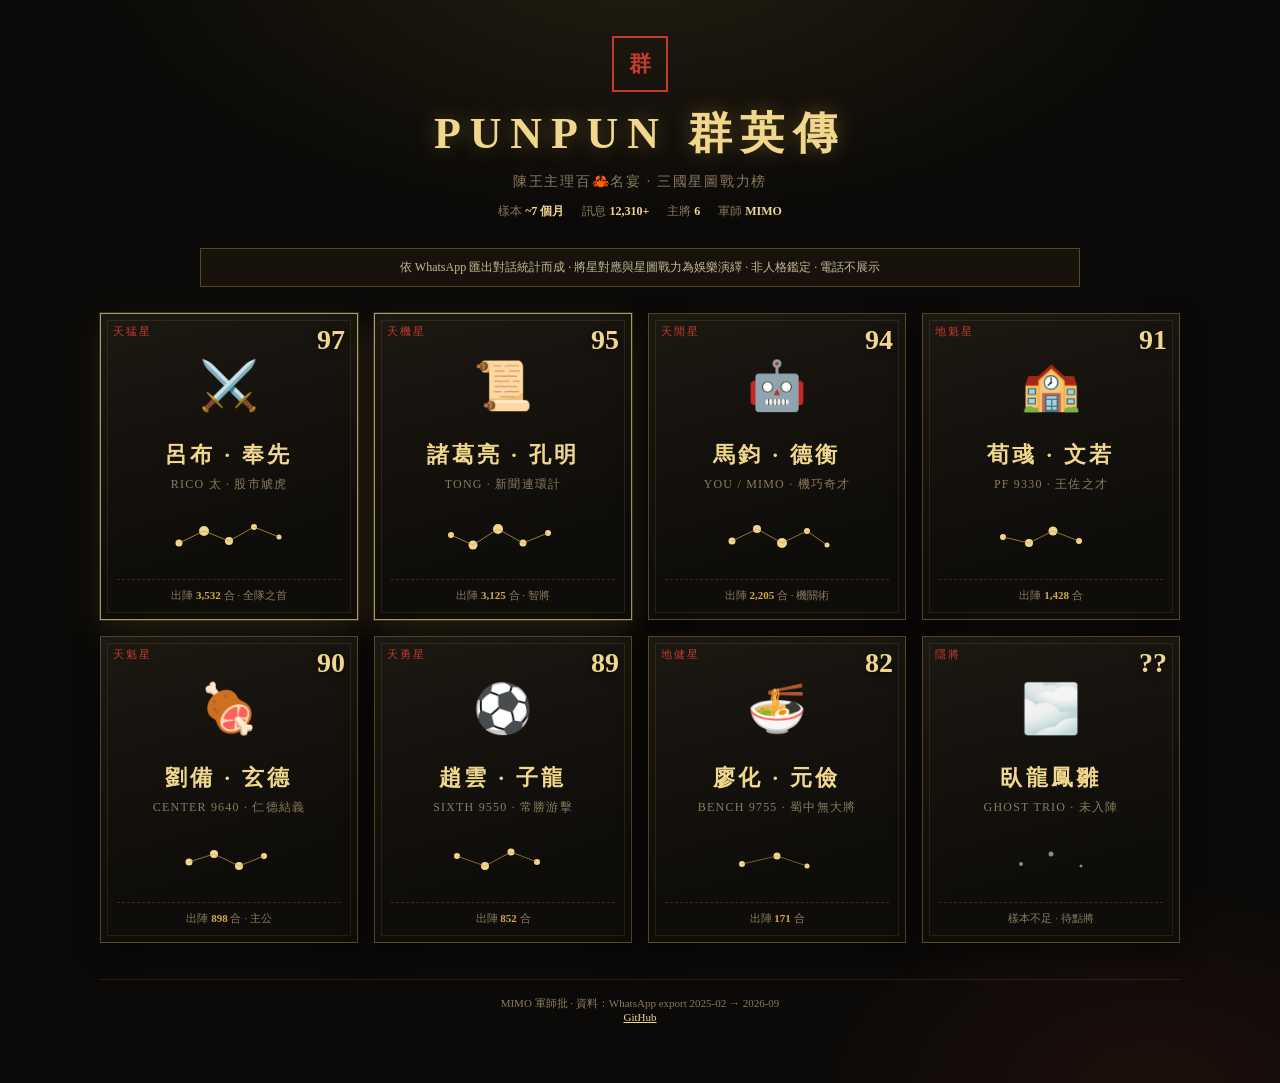
==== commit bb903fe7: "三國主題：群英傳 + 星圖/雷達戰力" ====
--- a/index.html
+++ b/index.html
@@ -3,318 +3,288 @@
 <head>
 <meta charset="UTF-8" />
 <meta name="viewport" content="width=device-width, initial-scale=1" />
-<title>PUNPUN ROSTER // NBA-STYLE CARDS</title>
+<title>PUNPUN 群英傳 // 三國星圖</title>
 <style>
   :root {
-    --bg: #050508;
-    --panel: #0d0d14;
-    --gold: #f5c542;
-    --cyan: #3de7ff;
-    --ink: #e8f6ff;
-    --dim: #7a8a99;
-    --red: #ff4d6d;
-    --green: #3dff9a;
+    --bg: #0b0a08;
+    --paper: #1a1610;
+    --gold: #d4a84b;
+    --gold2: #f0d78c;
+    --red: #c23b2e;
+    --ink: #f3e6c8;
+    --dim: #8a7a5c;
+    --cyan: #6ec6d9;
   }
   * { box-sizing: border-box; margin: 0; padding: 0; }
   body {
     background:
-      radial-gradient(1200px 600px at 50% -10%, rgba(61,231,255,0.12), transparent 60%),
-      radial-gradient(800px 400px at 80% 100%, rgba(245,197,66,0.08), transparent 50%),
+      radial-gradient(1000px 500px at 50% -5%, rgba(212,168,75,0.12), transparent 55%),
+      radial-gradient(700px 400px at 90% 100%, rgba(194,59,46,0.1), transparent 50%),
       var(--bg);
     color: var(--ink);
-    font-family: "Segoe UI", "PingFang HK", "Microsoft JhengHei", sans-serif;
+    font-family: "Songti SC", "Noto Serif SC", "PMingLiU", "Times New Roman", serif;
     min-height: 100vh;
-    padding: 32px 18px 60px;
-  }
-  .wrap { max-width: 1100px; margin: 0 auto; }
+    padding: 36px 18px 60px;
+  }
+  .wrap { max-width: 1080px; margin: 0 auto; }
   header { text-align: center; margin-bottom: 28px; }
-  .badge {
+  .seal {
     display: inline-block;
-    letter-spacing: 0.35em;
-    font-size: 11px;
-    color: var(--gold);
-    border: 1px solid rgba(245,197,66,0.5);
-    padding: 4px 14px;
+    width: 56px; height: 56px;
+    border: 2px solid var(--red);
+    color: var(--red);
+    line-height: 52px;
+    font-size: 22px;
+    font-weight: 700;
     margin-bottom: 12px;
+    letter-spacing: 0;
   }
   h1 {
-    font-size: clamp(28px, 5vw, 42px);
-    font-weight: 800;
-    letter-spacing: 0.06em;
-    background: linear-gradient(90deg, var(--cyan), var(--gold));
-    -webkit-background-clip: text;
-    background-clip: text;
-    color: transparent;
-  }
-  .sub { color: var(--dim); margin-top: 8px; font-size: 13px; }
+    font-size: clamp(30px, 5vw, 44px);
+    font-weight: 700;
+    letter-spacing: 0.2em;
+    color: var(--gold2);
+    text-shadow: 0 0 20px rgba(212,168,75,0.35);
+  }
+  .sub { color: var(--dim); margin-top: 10px; font-size: 14px; letter-spacing: 0.12em; }
   .meta {
-    margin-top: 14px;
-    font-size: 12px;
-    color: var(--dim);
-    display: flex;
-    justify-content: center;
-    gap: 18px;
-    flex-wrap: wrap;
-  }
-  .meta span b { color: var(--ink); }
+    margin-top: 12px; font-size: 12px; color: var(--dim);
+    display: flex; justify-content: center; gap: 18px; flex-wrap: wrap;
+  }
+  .meta b { color: var(--gold2); }
   .banner {
-    max-width: 900px;
-    margin: 0 auto 28px;
-    border: 1px solid rgba(61,231,255,0.25);
-    background: rgba(61,231,255,0.05);
-    color: #b7e8f5;
-    padding: 10px 14px;
-    font-size: 12px;
-    text-align: center;
+    max-width: 880px; margin: 0 auto 26px;
+    border: 1px solid rgba(212,168,75,0.35);
+    background: rgba(212,168,75,0.06);
+    padding: 10px 14px; font-size: 12px; color: #c9b896; text-align: center;
   }
   .grid {
     display: grid;
-    grid-template-columns: repeat(auto-fill, minmax(240px, 1fr));
+    grid-template-columns: repeat(auto-fill, minmax(250px, 1fr));
     gap: 16px;
   }
-  a.card {
-    text-decoration: none;
-    color: inherit;
-    display: block;
-    transition: transform 0.15s ease;
-  }
-  a.card:hover { transform: translateY(-4px); }
+  a.card { text-decoration: none; color: inherit; display: block; transition: transform .15s ease; }
+  a.card:hover { transform: translateY(-3px); }
   .card {
-    background: linear-gradient(160deg, #12121c 0%, #0a0a10 100%);
-    border: 1px solid rgba(255,255,255,0.08);
-    border-radius: 4px;
+    background: linear-gradient(165deg, #1c1812, #0f0d0a 70%);
+    border: 1px solid rgba(212,168,75,0.35);
+    position: relative;
     overflow: hidden;
-    position: relative;
-    min-height: 320px;
-    box-shadow: 0 10px 30px rgba(0,0,0,0.45);
-  }
-  .card.rare {
-    border-color: rgba(245,197,66,0.55);
-    box-shadow: 0 0 0 1px rgba(245,197,66,0.2), 0 12px 32px rgba(245,197,66,0.08);
-  }
-  .card.elite {
-    border-color: rgba(61,231,255,0.5);
-    box-shadow: 0 0 0 1px rgba(61,231,255,0.15), 0 12px 32px rgba(61,231,255,0.08);
-  }
-  .ovr {
-    position: absolute;
-    top: 12px; left: 12px;
-    font-size: 42px;
-    font-weight: 900;
-    line-height: 1;
-    color: var(--gold);
-    text-shadow: 0 2px 12px rgba(0,0,0,0.6);
-  }
-  .pos {
-    position: absolute;
-    top: 14px; right: 14px;
-    font-size: 13px;
-    letter-spacing: 0.15em;
-    color: var(--cyan);
-    border: 1px solid rgba(61,231,255,0.4);
-    padding: 2px 8px;
-  }
-  .avatar {
-    height: 120px;
-    margin-top: 36px;
-    display: flex;
-    align-items: flex-end;
-    justify-content: center;
-    font-size: 64px;
-    filter: drop-shadow(0 8px 16px rgba(0,0,0,0.5));
-  }
-  .card-body { padding: 12px 14px 16px; }
-  .name {
-    font-size: 18px;
-    font-weight: 800;
-    letter-spacing: 0.04em;
-  }
-  .role {
-    font-size: 11px;
-    color: var(--dim);
-    margin: 4px 0 10px;
-    letter-spacing: 0.08em;
-  }
-  .stats { display: grid; grid-template-columns: repeat(3, 1fr); gap: 6px; }
-  .stat {
-    background: rgba(255,255,255,0.03);
-    border: 1px solid rgba(255,255,255,0.06);
-    padding: 6px 4px;
-    text-align: center;
-  }
-  .stat .v { font-size: 16px; font-weight: 700; color: var(--ink); }
-  .stat .k { font-size: 9px; color: var(--dim); letter-spacing: 0.1em; margin-top: 2px; }
-  .msgs {
-    margin-top: 10px;
-    font-size: 11px;
-    color: var(--dim);
-    text-align: right;
-  }
-  .msgs b { color: var(--gold); }
+    box-shadow: 0 10px 28px rgba(0,0,0,0.45);
+  }
+  .card.legend {
+    border-color: rgba(240,215,140,0.7);
+    box-shadow: 0 0 0 1px rgba(240,215,140,0.15), 0 12px 30px rgba(212,168,75,0.12);
+  }
+  .card::after {
+    content: "";
+    position: absolute; inset: 6px;
+    border: 1px solid rgba(212,168,75,0.12);
+    pointer-events: none;
+  }
+  .rank {
+    position: absolute; top: 10px; left: 12px;
+    font-size: 11px; letter-spacing: 0.2em; color: var(--red);
+  }
+  .power {
+    position: absolute; top: 10px; right: 12px;
+    font-size: 28px; font-weight: 700; color: var(--gold2);
+    text-shadow: 0 2px 10px rgba(0,0,0,0.6);
+  }
+  .face {
+    height: 88px; margin-top: 28px;
+    display: flex; align-items: center; justify-content: center;
+    font-size: 48px;
+  }
+  .body { padding: 10px 16px 16px; text-align: center; }
+  .cname { font-size: 22px; font-weight: 700; letter-spacing: 0.15em; color: var(--gold2); }
+  .title { font-size: 12px; color: var(--dim); margin: 6px 0 12px; letter-spacing: 0.1em; }
+  .stars { margin: 8px auto 10px; width: 140px; height: 48px; }
+  .foot {
+    font-size: 11px; color: var(--dim);
+    border-top: 1px dashed rgba(212,168,75,0.2);
+    padding-top: 8px; margin-top: 4px;
+  }
+  .foot b { color: var(--gold); }
   footer {
-    margin-top: 36px;
-    text-align: center;
-    color: var(--dim);
-    font-size: 11px;
-    border-top: 1px solid rgba(255,255,255,0.06);
+    margin-top: 36px; text-align: center;
+    color: var(--dim); font-size: 11px;
+    border-top: 1px solid rgba(212,168,75,0.15);
     padding-top: 16px;
   }
-  footer a { color: var(--cyan); }
+  footer a { color: var(--gold2); }
 </style>
 </head>
 <body>
 <div class="wrap">
   <header>
-    <div class="badge">FANTASY ROSTER · 2025–2026</div>
-    <h1>PUNPUN ALL-STARS</h1>
-    <div class="sub">陳王主理百🦀名宴@PunPun群 · NBA-Style Player Cards</div>
+    <div class="seal">群</div>
+    <h1>PUNPUN 群英傳</h1>
+    <div class="sub">陳王主理百🦀名宴 · 三國星圖戰力榜</div>
     <div class="meta">
       <span>樣本 <b>~7 個月</b></span>
       <span>訊息 <b>12,310+</b></span>
-      <span>活躍節點 <b>10</b></span>
-      <span>生成 <b>MIMO</b></span>
+      <span>主將 <b>6</b></span>
+      <span>軍師 <b>MIMO</b></span>
     </div>
   </header>
 
   <div class="banner">
-    依 WhatsApp 匯出對話統計與側寫而成 · 綽號／位置／數值為娛樂向虛構 · 非真實人格鑑定 · 電話號碼僅內部對照，頁面不展示完整號碼
+    依 WhatsApp 匯出對話統計而成 · 將星對應與星圖戰力為娛樂演繹 · 非人格鑑定 · 電話不展示
   </div>
 
   <div class="grid">
 
-    <a class="card elite rare" href="rico.html">
-      <div class="ovr">97</div>
-      <div class="pos">SG</div>
-      <div class="avatar">🦅</div>
-      <div class="card-body">
-        <div class="name">RICO TAI</div>
-        <div class="role">THE SNIPER · 股市狙擊手</div>
-        <div class="stats">
-          <div class="stat"><div class="v">99</div><div class="k">VOL</div></div>
-          <div class="stat"><div class="v">95</div><div class="k">MKT</div></div>
-          <div class="stat"><div class="v">88</div><div class="k">HYPE</div></div>
-        </div>
-        <div class="msgs"><b>3,532</b> msgs · #1</div>
-      </div>
-    </a>
-
-    <a class="card rare" href="tong.html">
-      <div class="ovr">95</div>
-      <div class="pos">PG</div>
-      <div class="avatar">⚡</div>
-      <div class="card-body">
-        <div class="name">TONG 9523</div>
-        <div class="role">THE ENGINE · 新聞發電機</div>
-        <div class="stats">
-          <div class="stat"><div class="v">98</div><div class="k">NEWS</div></div>
-          <div class="stat"><div class="v">93</div><div class="k">WIT</div></div>
-          <div class="stat"><div class="v">90</div><div class="k">IPO</div></div>
-        </div>
-        <div class="msgs"><b>3,125</b> msgs · #2</div>
-      </div>
-    </a>
-
-    <a class="card elite" href="you.html">
-      <div class="ovr">94</div>
-      <div class="pos">SF</div>
-      <div class="avatar">🤖</div>
-      <div class="card-body">
-        <div class="name">YOU / MIMO</div>
-        <div class="role">THE HACKER · 自動化實驗體</div>
-        <div class="stats">
-          <div class="stat"><div class="v">96</div><div class="k">TECH</div></div>
-          <div class="stat"><div class="v">92</div><div class="k">EXP</div></div>
-          <div class="stat"><div class="v">85</div><div class="k">SHARE</div></div>
-        </div>
-        <div class="msgs"><b>2,205</b> msgs · #3</div>
+    <a class="card legend" href="rico.html">
+      <div class="rank">天猛星</div>
+      <div class="power">97</div>
+      <div class="face">⚔️</div>
+      <div class="body">
+        <div class="cname">呂布 · 奉先</div>
+        <div class="title">RICO 太 · 股市虓虎</div>
+        <svg class="stars" viewBox="0 0 140 48" aria-hidden="true">
+          <g fill="#f0d78c">
+            <circle cx="20" cy="30" r="3.5"/><circle cx="45" cy="18" r="5"/>
+            <circle cx="70" cy="28" r="4"/><circle cx="95" cy="14" r="3"/>
+            <circle cx="120" cy="24" r="2.5"/>
+          </g>
+          <polyline points="20,30 45,18 70,28 95,14 120,24" fill="none" stroke="#d4a84b" stroke-width="1" opacity=".7"/>
+        </svg>
+        <div class="foot">出陣 <b>3,532</b> 合 · 全隊之首</div>
+      </div>
+    </a>
+
+    <a class="card legend" href="tong.html">
+      <div class="rank">天機星</div>
+      <div class="power">95</div>
+      <div class="face">📜</div>
+      <div class="body">
+        <div class="cname">諸葛亮 · 孔明</div>
+        <div class="title">TONG · 新聞連環計</div>
+        <svg class="stars" viewBox="0 0 140 48" aria-hidden="true">
+          <g fill="#f0d78c">
+            <circle cx="18" cy="22" r="3"/><circle cx="40" cy="32" r="4.5"/>
+            <circle cx="65" cy="16" r="5"/><circle cx="90" cy="30" r="3.5"/>
+            <circle cx="115" cy="20" r="3"/>
+          </g>
+          <polyline points="18,22 40,32 65,16 90,30 115,20" fill="none" stroke="#d4a84b" stroke-width="1" opacity=".7"/>
+        </svg>
+        <div class="foot">出陣 <b>3,125</b> 合 · 智將</div>
+      </div>
+    </a>
+
+    <a class="card" href="you.html">
+      <div class="rank">天閒星</div>
+      <div class="power">94</div>
+      <div class="face">🤖</div>
+      <div class="body">
+        <div class="cname">馬鈞 · 德衡</div>
+        <div class="title">YOU / MIMO · 機巧奇才</div>
+        <svg class="stars" viewBox="0 0 140 48" aria-hidden="true">
+          <g fill="#f0d78c">
+            <circle cx="25" cy="28" r="3.5"/><circle cx="50" cy="16" r="4"/>
+            <circle cx="75" cy="30" r="5"/><circle cx="100" cy="18" r="3"/>
+            <circle cx="120" cy="32" r="2.5"/>
+          </g>
+          <polyline points="25,28 50,16 75,30 100,18 120,32" fill="none" stroke="#d4a84b" stroke-width="1" opacity=".65"/>
+        </svg>
+        <div class="foot">出陣 <b>2,205</b> 合 · 機關術</div>
       </div>
     </a>
 
     <a class="card" href="pf.html">
-      <div class="ovr">91</div>
-      <div class="pos">PF</div>
-      <div class="avatar">🎮</div>
-      <div class="card-body">
-        <div class="name">PF 9330</div>
-        <div class="role">THE STRATEGIST · 親子/IB 戰術家</div>
-        <div class="stats">
-          <div class="stat"><div class="v">93</div><div class="k">EDU</div></div>
-          <div class="stat"><div class="v">88</div><div class="k">FOOD</div></div>
-          <div class="stat"><div class="v">86</div><div class="k">GAME</div></div>
-        </div>
-        <div class="msgs"><b>1,428</b> msgs · #4</div>
+      <div class="rank">地魁星</div>
+      <div class="power">91</div>
+      <div class="face">🏫</div>
+      <div class="body">
+        <div class="cname">荀彧 · 文若</div>
+        <div class="title">PF 9330 · 王佐之才</div>
+        <svg class="stars" viewBox="0 0 140 48" aria-hidden="true">
+          <g fill="#f0d78c">
+            <circle cx="22" cy="24" r="3"/><circle cx="48" cy="30" r="4"/>
+            <circle cx="72" cy="18" r="4.5"/><circle cx="98" cy="28" r="3"/>
+          </g>
+          <polyline points="22,24 48,30 72,18 98,28" fill="none" stroke="#d4a84b" stroke-width="1" opacity=".65"/>
+        </svg>
+        <div class="foot">出陣 <b>1,428</b> 合</div>
       </div>
     </a>
 
     <a class="card" href="center.html">
-      <div class="ovr">90</div>
-      <div class="pos">C</div>
-      <div class="avatar">🍖</div>
-      <div class="card-body">
-        <div class="name">CENTER 9640</div>
-        <div class="role">THE HOST · 飯局中鋒</div>
-        <div class="stats">
-          <div class="stat"><div class="v">94</div><div class="k">HOST</div></div>
-          <div class="stat"><div class="v">89</div><div class="k">STK</div></div>
-          <div class="stat"><div class="v">87</div><div class="k">ORG</div></div>
-        </div>
-        <div class="msgs"><b>898</b> msgs · #5</div>
+      <div class="rank">天魁星</div>
+      <div class="power">90</div>
+      <div class="face">🍖</div>
+      <div class="body">
+        <div class="cname">劉備 · 玄德</div>
+        <div class="title">CENTER 9640 · 仁德結義</div>
+        <svg class="stars" viewBox="0 0 140 48" aria-hidden="true">
+          <g fill="#f0d78c">
+            <circle cx="30" cy="26" r="3.5"/><circle cx="55" cy="18" r="4"/>
+            <circle cx="80" cy="30" r="4"/><circle cx="105" cy="20" r="3"/>
+          </g>
+          <polyline points="30,26 55,18 80,30 105,20" fill="none" stroke="#d4a84b" stroke-width="1" opacity=".65"/>
+        </svg>
+        <div class="foot">出陣 <b>898</b> 合 · 主公</div>
       </div>
     </a>
 
     <a class="card" href="sixth.html">
-      <div class="ovr">89</div>
-      <div class="pos">6TH</div>
-      <div class="avatar">⚽</div>
-      <div class="card-body">
-        <div class="name">SIXTH 9550</div>
-        <div class="role">THE SIXTH MAN · 波癡/生活流</div>
-        <div class="stats">
-          <div class="stat"><div class="v">91</div><div class="k">SPORT</div></div>
-          <div class="stat"><div class="v">88</div><div class="k">FAM</div></div>
-          <div class="stat"><div class="v">84</div><div class="k">SPA</div></div>
-        </div>
-        <div class="msgs"><b>852</b> msgs · #6</div>
+      <div class="rank">天勇星</div>
+      <div class="power">89</div>
+      <div class="face">⚽</div>
+      <div class="body">
+        <div class="cname">趙雲 · 子龍</div>
+        <div class="title">SIXTH 9550 · 常勝游擊</div>
+        <svg class="stars" viewBox="0 0 140 48" aria-hidden="true">
+          <g fill="#f0d78c">
+            <circle cx="24" cy="20" r="3"/><circle cx="52" cy="30" r="4"/>
+            <circle cx="78" cy="16" r="3.5"/><circle cx="104" cy="26" r="3"/>
+          </g>
+          <polyline points="24,20 52,30 78,16 104,26" fill="none" stroke="#d4a84b" stroke-width="1" opacity=".6"/>
+        </svg>
+        <div class="foot">出陣 <b>852</b> 合</div>
       </div>
     </a>
 
     <a class="card" href="bench.html">
-      <div class="ovr">82</div>
-      <div class="pos">BENCH</div>
-      <div class="avatar">🍜</div>
-      <div class="card-body">
-        <div class="name">BENCH 9755</div>
-        <div class="role">THE RELIABLE · 穩定輸出</div>
-        <div class="stats">
-          <div class="stat"><div class="v">85</div><div class="k">FOOD</div></div>
-          <div class="stat"><div class="v">80</div><div class="k">FLEX</div></div>
-          <div class="stat"><div class="v">78</div><div class="k">SHOW</div></div>
-        </div>
-        <div class="msgs"><b>171</b> msgs</div>
+      <div class="rank">地健星</div>
+      <div class="power">82</div>
+      <div class="face">🍜</div>
+      <div class="body">
+        <div class="cname">廖化 · 元儉</div>
+        <div class="title">BENCH 9755 · 蜀中無大將</div>
+        <svg class="stars" viewBox="0 0 140 48" aria-hidden="true">
+          <g fill="#f0d78c">
+            <circle cx="35" cy="28" r="3"/><circle cx="70" cy="20" r="3.5"/>
+            <circle cx="100" cy="30" r="2.5"/>
+          </g>
+          <polyline points="35,28 70,20 100,30" fill="none" stroke="#d4a84b" stroke-width="1" opacity=".5"/>
+        </svg>
+        <div class="foot">出陣 <b>171</b> 合</div>
       </div>
     </a>
 
     <a class="card" href="mystery.html">
-      <div class="ovr">??</div>
-      <div class="pos">FA</div>
-      <div class="avatar">👻</div>
-      <div class="card-body">
-        <div class="name">GHOST TRIO</div>
-        <div class="role">未激活節點 · 3 人</div>
-        <div class="stats">
-          <div class="stat"><div class="v">6</div><div class="k">9644a</div></div>
-          <div class="stat"><div class="v">92</div><div class="k">9644b</div></div>
-          <div class="stat"><div class="v">1</div><div class="k">9879</div></div>
-        </div>
-        <div class="msgs">樣本不足</div>
+      <div class="rank">隱將</div>
+      <div class="power">??</div>
+      <div class="face">🌫️</div>
+      <div class="body">
+        <div class="cname">臥龍鳳雛</div>
+        <div class="title">GHOST TRIO · 未入陣</div>
+        <svg class="stars" viewBox="0 0 140 48" aria-hidden="true">
+          <g fill="#888">
+            <circle cx="40" cy="28" r="2"/><circle cx="70" cy="18" r="2.5"/><circle cx="100" cy="30" r="1.5"/>
+          </g>
+        </svg>
+        <div class="foot">樣本不足 · 待點將</div>
       </div>
     </a>
 
   </div>
 
   <footer>
-    MIMO · 資料來源：用戶提供的 WhatsApp chat export（2025-02 → 2026-09）<br/>
-    本頁為目錄 · 點卡片進入個人頁 · <a href="https://github.com/chengyukpong/punpun-profiles">source</a>
+    MIMO 軍師批 · 資料：WhatsApp export 2025-02 → 2026-09<br/>
+    <a href="https://github.com/chengyukpong/punpun-profiles">GitHub</a>
   </footer>
 </div>
 </body>
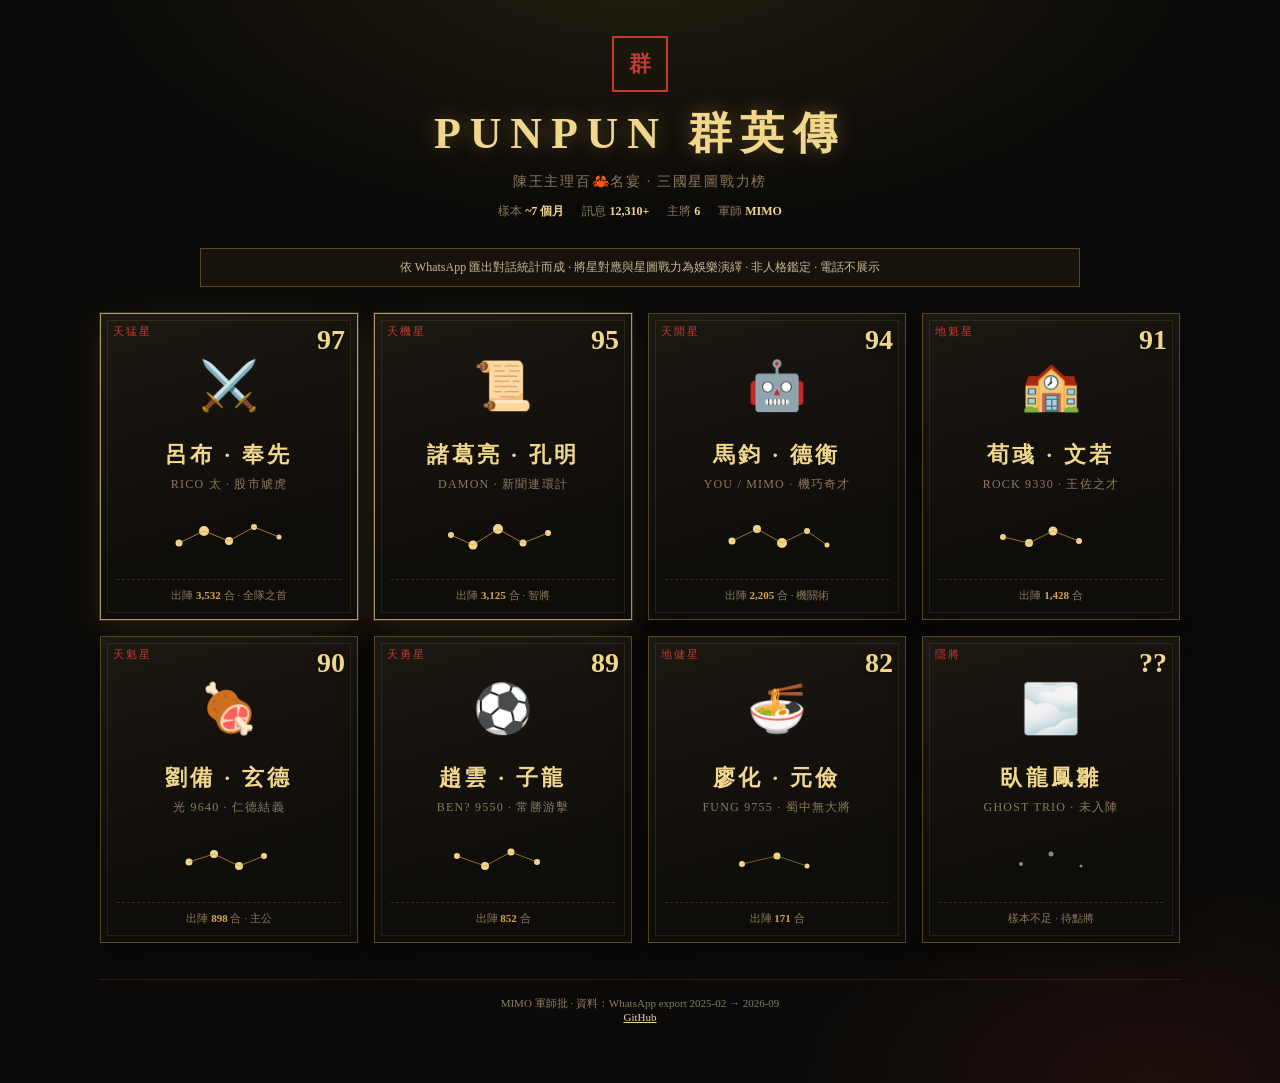
==== commit 9e6101b8: "Map real WhatsApp push names from group info" ====
--- a/index.html
+++ b/index.html
@@ -160,7 +160,7 @@
       <div class="face">📜</div>
       <div class="body">
         <div class="cname">諸葛亮 · 孔明</div>
-        <div class="title">TONG · 新聞連環計</div>
+        <div class="title">DAMON · 新聞連環計</div>
         <svg class="stars" viewBox="0 0 140 48" aria-hidden="true">
           <g fill="#f0d78c">
             <circle cx="18" cy="22" r="3"/><circle cx="40" cy="32" r="4.5"/>
@@ -198,7 +198,7 @@
       <div class="face">🏫</div>
       <div class="body">
         <div class="cname">荀彧 · 文若</div>
-        <div class="title">PF 9330 · 王佐之才</div>
+        <div class="title">ROCK 9330 · 王佐之才</div>
         <svg class="stars" viewBox="0 0 140 48" aria-hidden="true">
           <g fill="#f0d78c">
             <circle cx="22" cy="24" r="3"/><circle cx="48" cy="30" r="4"/>
@@ -216,7 +216,7 @@
       <div class="face">🍖</div>
       <div class="body">
         <div class="cname">劉備 · 玄德</div>
-        <div class="title">CENTER 9640 · 仁德結義</div>
+        <div class="title">光 9640 · 仁德結義</div>
         <svg class="stars" viewBox="0 0 140 48" aria-hidden="true">
           <g fill="#f0d78c">
             <circle cx="30" cy="26" r="3.5"/><circle cx="55" cy="18" r="4"/>
@@ -234,7 +234,7 @@
       <div class="face">⚽</div>
       <div class="body">
         <div class="cname">趙雲 · 子龍</div>
-        <div class="title">SIXTH 9550 · 常勝游擊</div>
+        <div class="title">BEN? 9550 · 常勝游擊</div>
         <svg class="stars" viewBox="0 0 140 48" aria-hidden="true">
           <g fill="#f0d78c">
             <circle cx="24" cy="20" r="3"/><circle cx="52" cy="30" r="4"/>
@@ -252,7 +252,7 @@
       <div class="face">🍜</div>
       <div class="body">
         <div class="cname">廖化 · 元儉</div>
-        <div class="title">BENCH 9755 · 蜀中無大將</div>
+        <div class="title">FUNG 9755 · 蜀中無大將</div>
         <svg class="stars" viewBox="0 0 140 48" aria-hidden="true">
           <g fill="#f0d78c">
             <circle cx="35" cy="28" r="3"/><circle cx="70" cy="20" r="3.5"/>
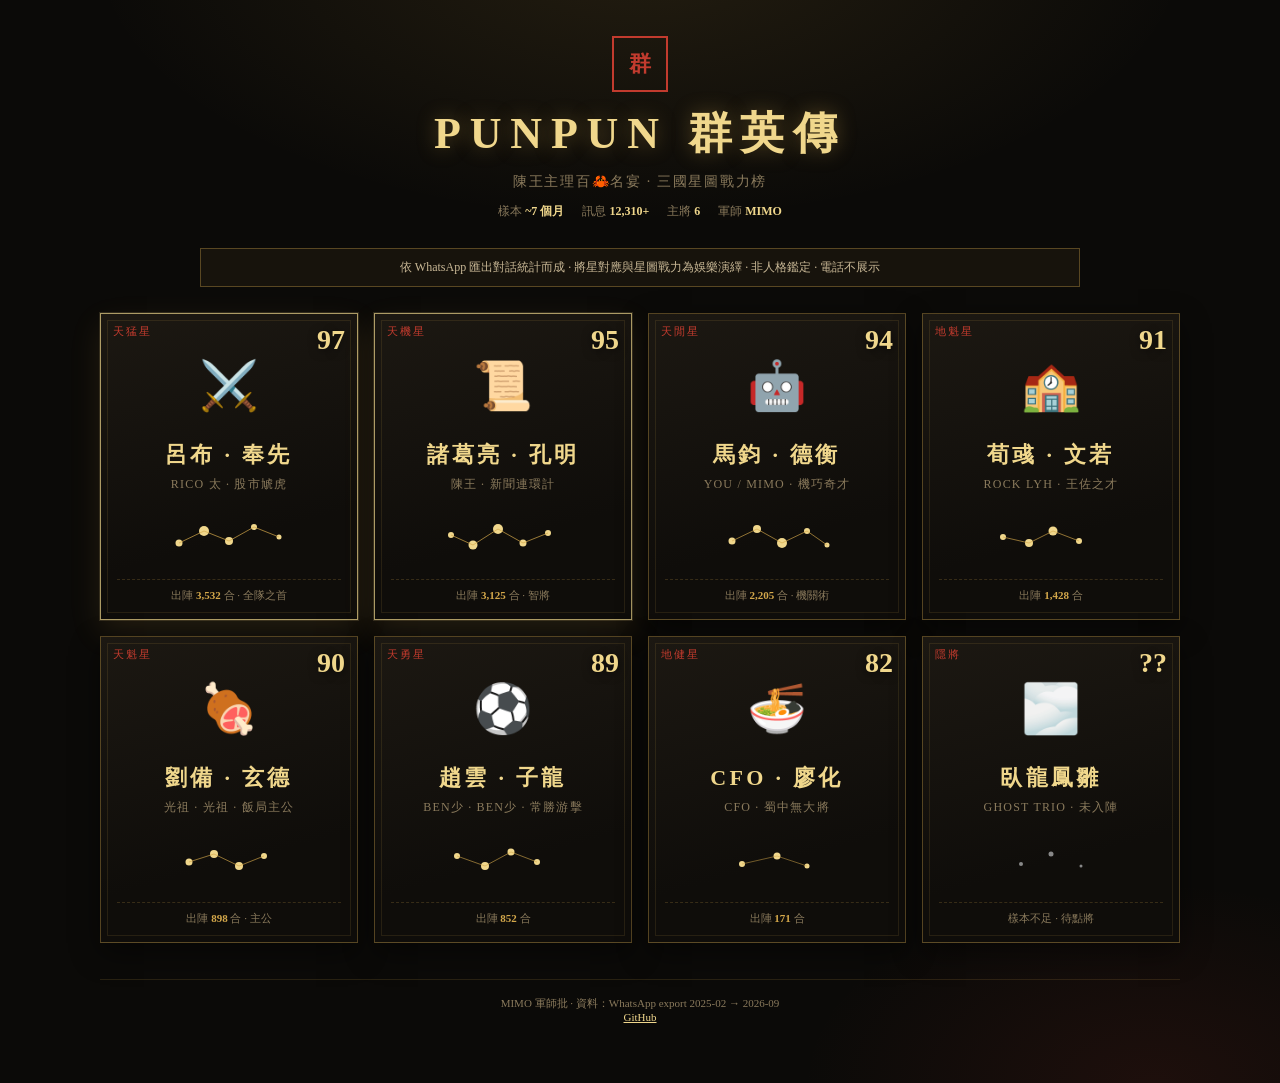
==== commit 75d580c6: "Apply real names: 大總/陳王/光祖/BEN少/CFO" ====
--- a/index.html
+++ b/index.html
@@ -160,7 +160,7 @@
       <div class="face">📜</div>
       <div class="body">
         <div class="cname">諸葛亮 · 孔明</div>
-        <div class="title">DAMON · 新聞連環計</div>
+        <div class="title">陳王 · 新聞連環計</div>
         <svg class="stars" viewBox="0 0 140 48" aria-hidden="true">
           <g fill="#f0d78c">
             <circle cx="18" cy="22" r="3"/><circle cx="40" cy="32" r="4.5"/>
@@ -198,7 +198,7 @@
       <div class="face">🏫</div>
       <div class="body">
         <div class="cname">荀彧 · 文若</div>
-        <div class="title">ROCK 9330 · 王佐之才</div>
+        <div class="title">ROCK LYH · 王佐之才</div>
         <svg class="stars" viewBox="0 0 140 48" aria-hidden="true">
           <g fill="#f0d78c">
             <circle cx="22" cy="24" r="3"/><circle cx="48" cy="30" r="4"/>
@@ -216,7 +216,7 @@
       <div class="face">🍖</div>
       <div class="body">
         <div class="cname">劉備 · 玄德</div>
-        <div class="title">光 9640 · 仁德結義</div>
+        <div class="title">光祖 · 光祖 · 飯局主公</div>
         <svg class="stars" viewBox="0 0 140 48" aria-hidden="true">
           <g fill="#f0d78c">
             <circle cx="30" cy="26" r="3.5"/><circle cx="55" cy="18" r="4"/>
@@ -234,7 +234,7 @@
       <div class="face">⚽</div>
       <div class="body">
         <div class="cname">趙雲 · 子龍</div>
-        <div class="title">BEN? 9550 · 常勝游擊</div>
+        <div class="title">BEN少 · BEN少 · 常勝游擊</div>
         <svg class="stars" viewBox="0 0 140 48" aria-hidden="true">
           <g fill="#f0d78c">
             <circle cx="24" cy="20" r="3"/><circle cx="52" cy="30" r="4"/>
@@ -251,8 +251,8 @@
       <div class="power">82</div>
       <div class="face">🍜</div>
       <div class="body">
-        <div class="cname">廖化 · 元儉</div>
-        <div class="title">FUNG 9755 · 蜀中無大將</div>
+        <div class="cname">CFO · 廖化</div>
+        <div class="title">CFO · 蜀中無大將</div>
         <svg class="stars" viewBox="0 0 140 48" aria-hidden="true">
           <g fill="#f0d78c">
             <circle cx="35" cy="28" r="3"/><circle cx="70" cy="20" r="3.5"/>
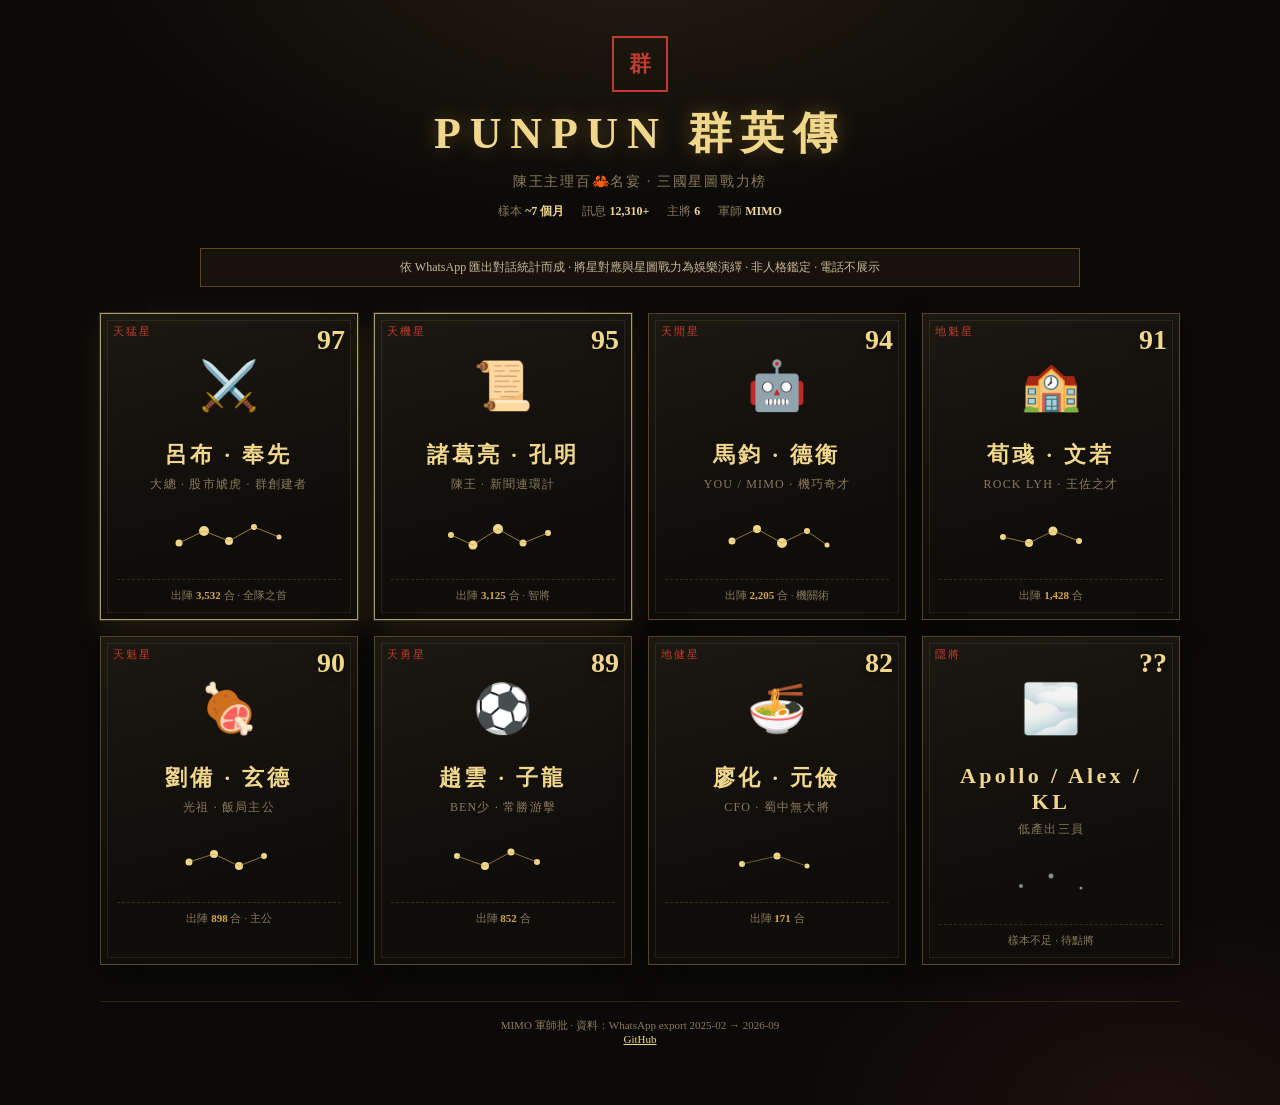
==== commit 770858bd: "Clean up display names on roster index" ====
--- a/index.html
+++ b/index.html
@@ -141,7 +141,7 @@
       <div class="face">⚔️</div>
       <div class="body">
         <div class="cname">呂布 · 奉先</div>
-        <div class="title">RICO 太 · 股市虓虎</div>
+        <div class="title">大總 · 股市虓虎 · 群創建者</div>
         <svg class="stars" viewBox="0 0 140 48" aria-hidden="true">
           <g fill="#f0d78c">
             <circle cx="20" cy="30" r="3.5"/><circle cx="45" cy="18" r="5"/>
@@ -216,7 +216,7 @@
       <div class="face">🍖</div>
       <div class="body">
         <div class="cname">劉備 · 玄德</div>
-        <div class="title">光祖 · 光祖 · 飯局主公</div>
+        <div class="title">光祖 · 飯局主公</div>
         <svg class="stars" viewBox="0 0 140 48" aria-hidden="true">
           <g fill="#f0d78c">
             <circle cx="30" cy="26" r="3.5"/><circle cx="55" cy="18" r="4"/>
@@ -234,7 +234,7 @@
       <div class="face">⚽</div>
       <div class="body">
         <div class="cname">趙雲 · 子龍</div>
-        <div class="title">BEN少 · BEN少 · 常勝游擊</div>
+        <div class="title">BEN少 · 常勝游擊</div>
         <svg class="stars" viewBox="0 0 140 48" aria-hidden="true">
           <g fill="#f0d78c">
             <circle cx="24" cy="20" r="3"/><circle cx="52" cy="30" r="4"/>
@@ -251,7 +251,7 @@
       <div class="power">82</div>
       <div class="face">🍜</div>
       <div class="body">
-        <div class="cname">CFO · 廖化</div>
+        <div class="cname">廖化 · 元儉</div>
         <div class="title">CFO · 蜀中無大將</div>
         <svg class="stars" viewBox="0 0 140 48" aria-hidden="true">
           <g fill="#f0d78c">
@@ -269,8 +269,8 @@
       <div class="power">??</div>
       <div class="face">🌫️</div>
       <div class="body">
-        <div class="cname">臥龍鳳雛</div>
-        <div class="title">GHOST TRIO · 未入陣</div>
+        <div class="cname">Apollo / Alex / KL</div>
+        <div class="title">低產出三員</div>
         <svg class="stars" viewBox="0 0 140 48" aria-hidden="true">
           <g fill="#888">
             <circle cx="40" cy="28" r="2"/><circle cx="70" cy="18" r="2.5"/><circle cx="100" cy="30" r="1.5"/>
